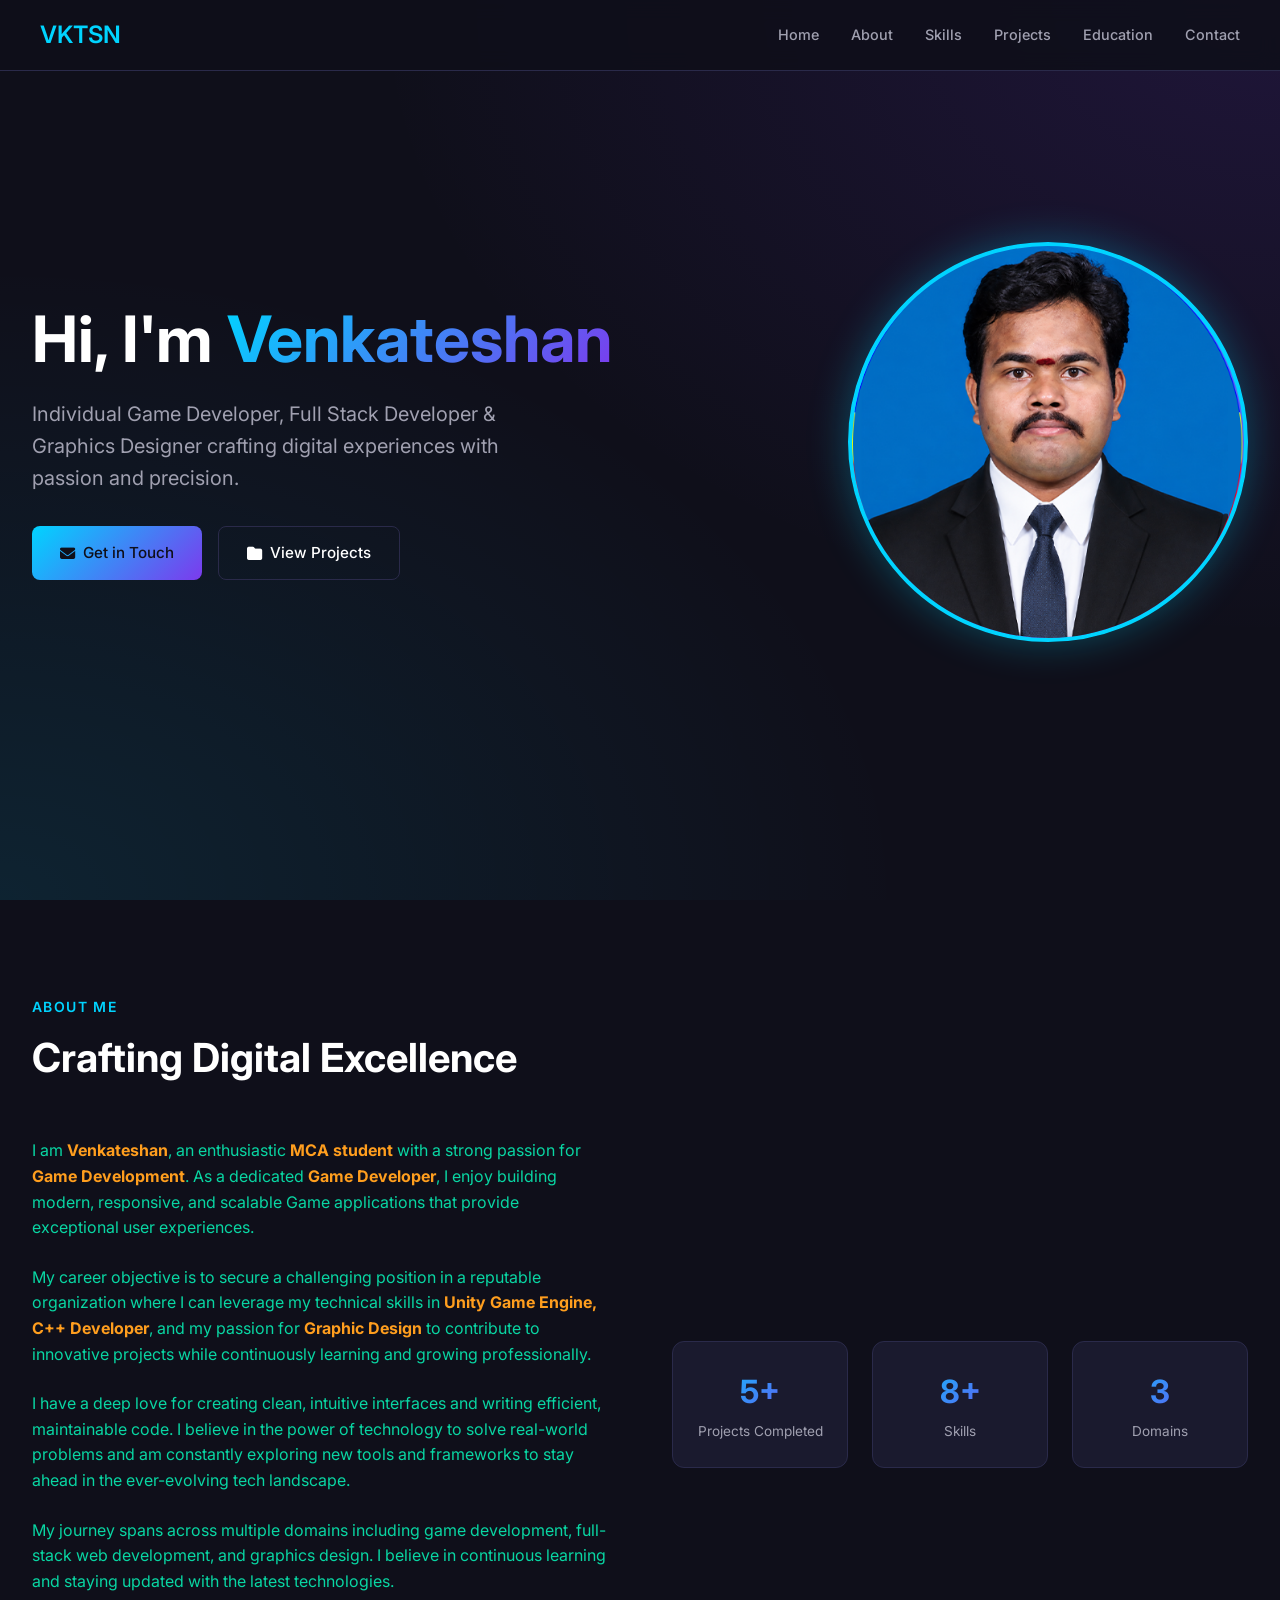
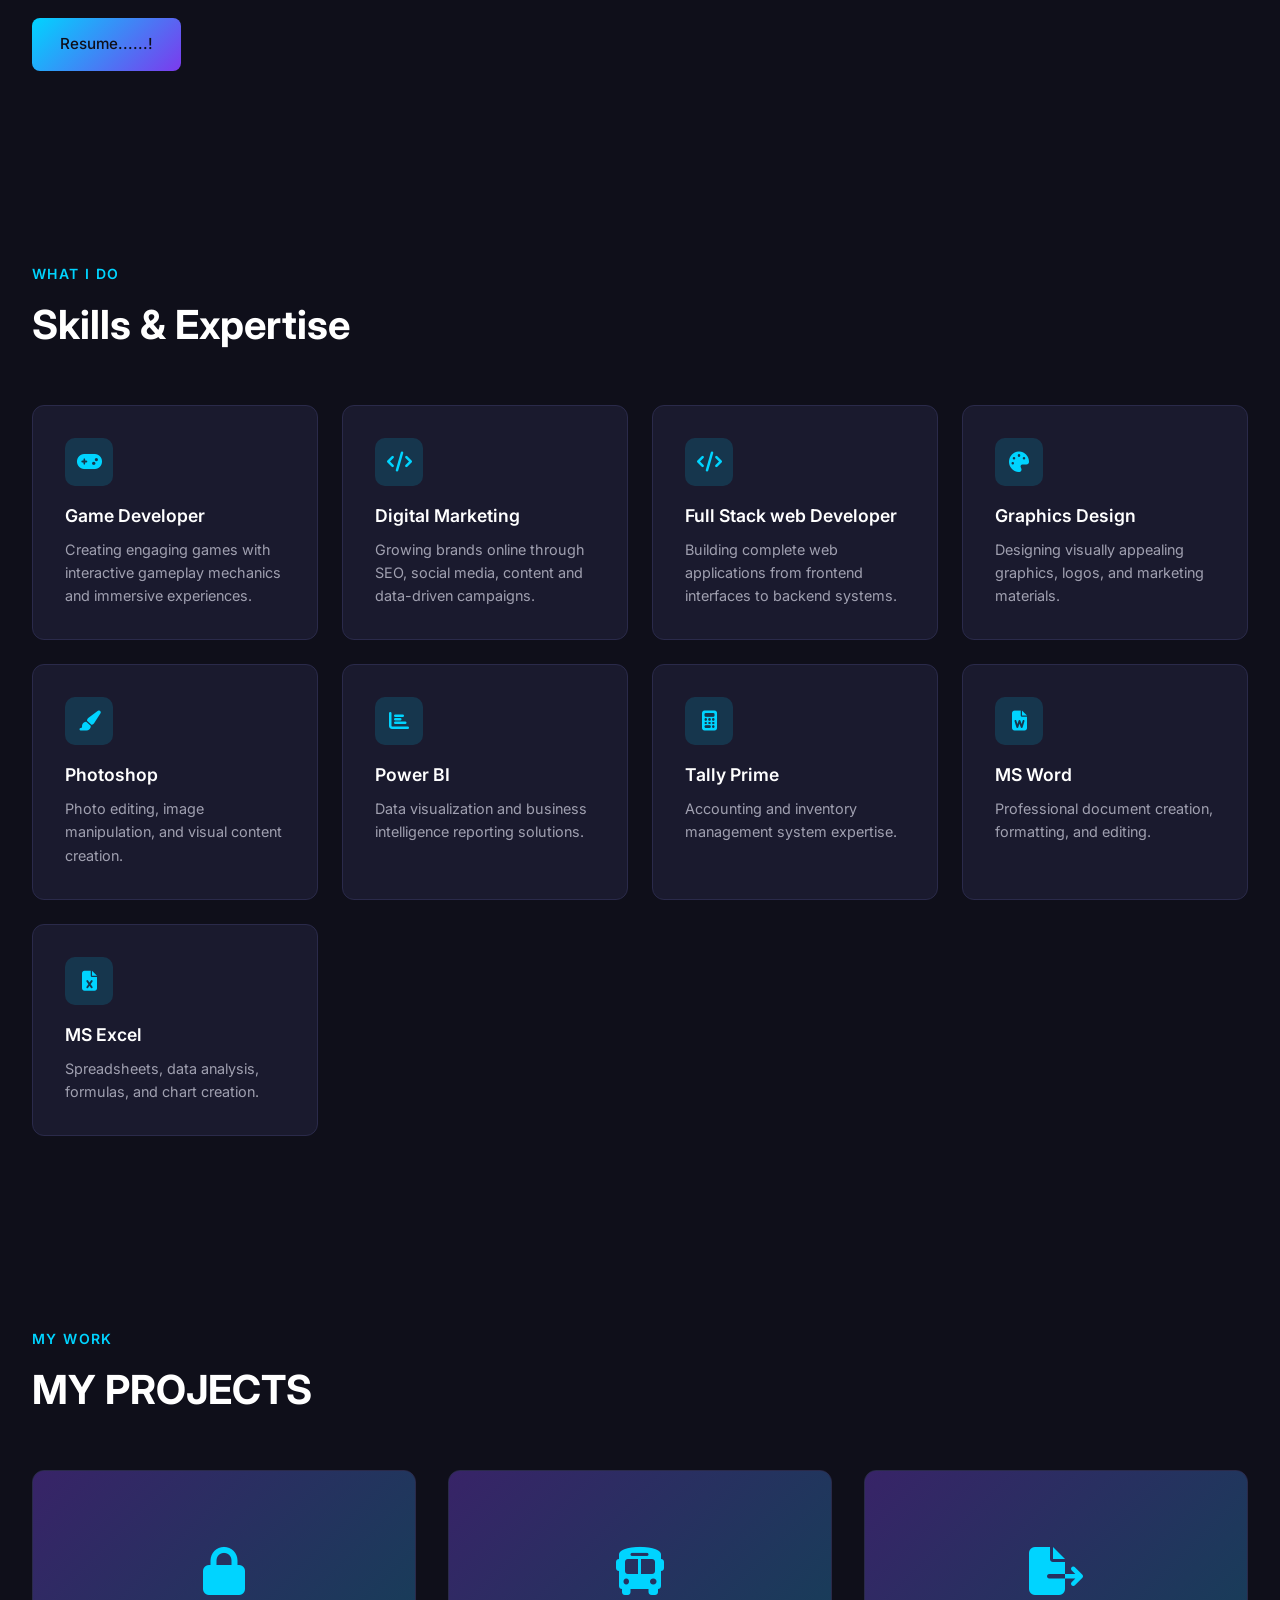
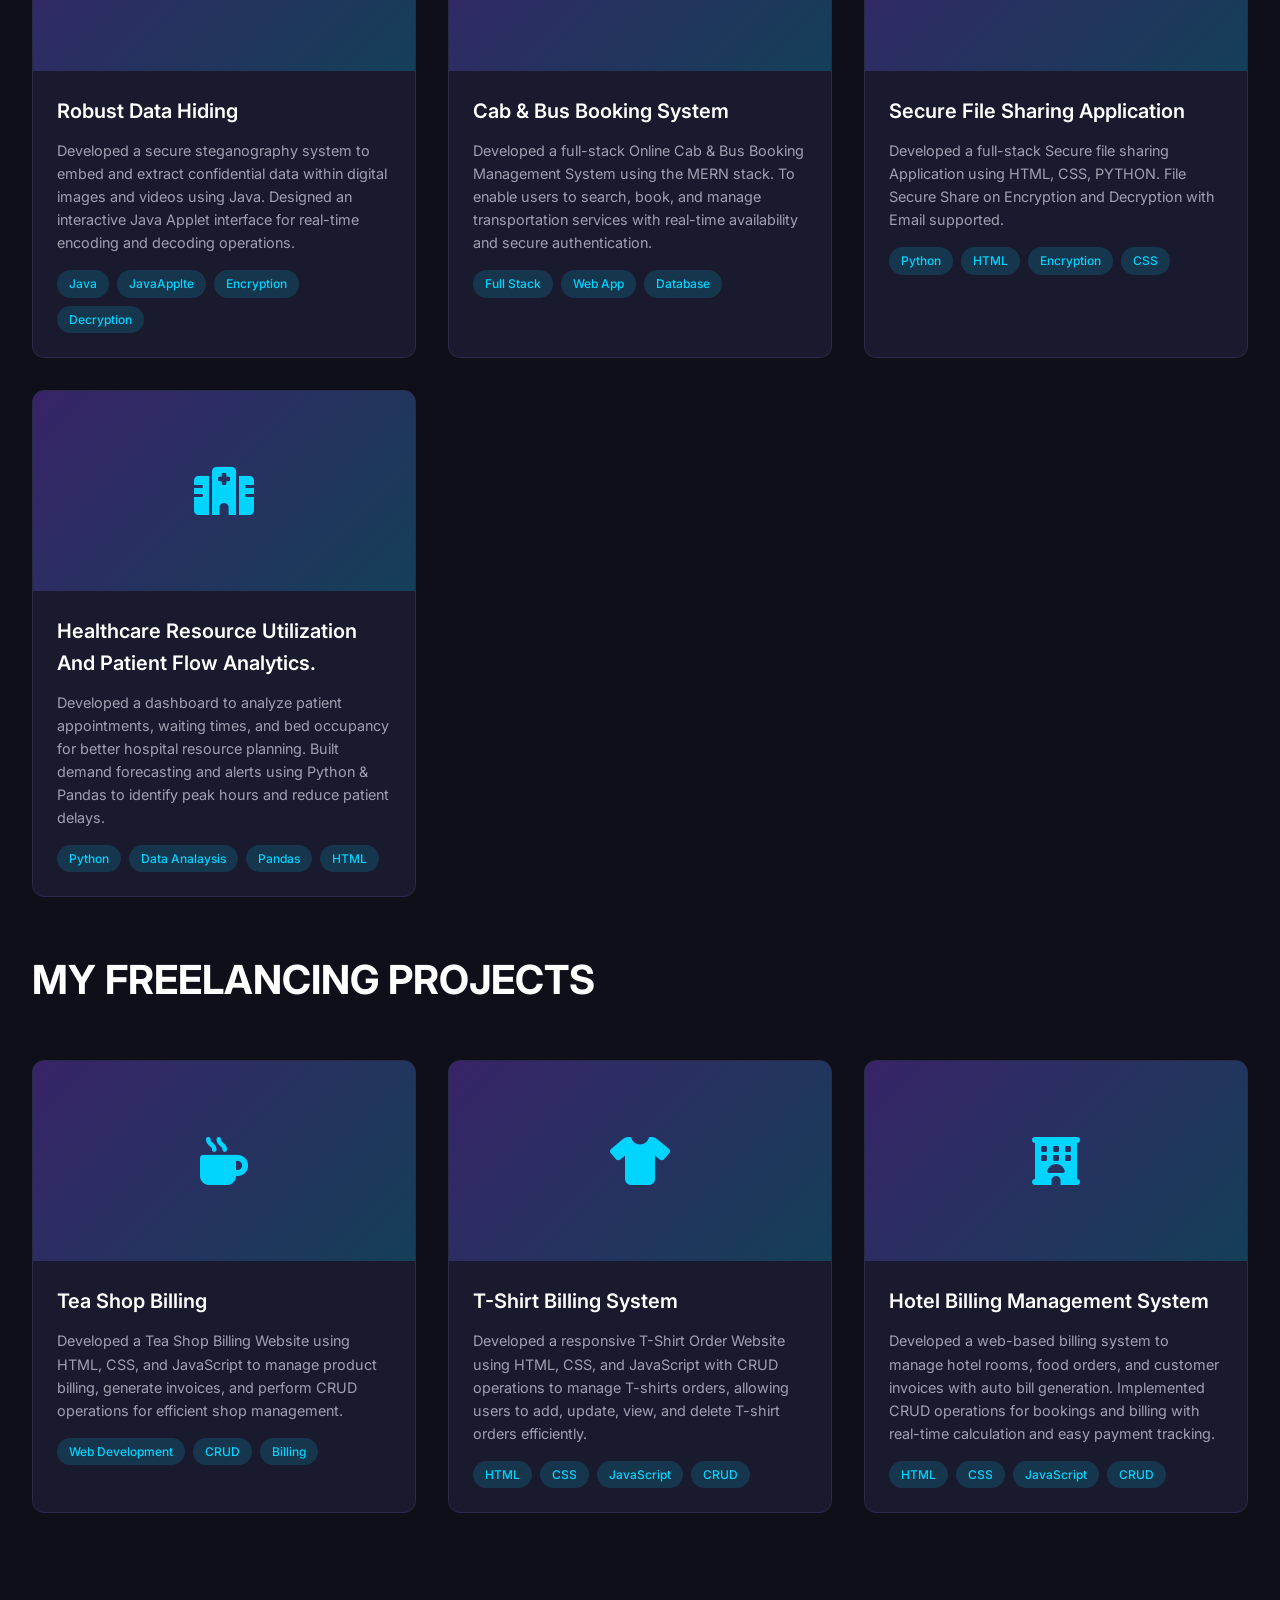
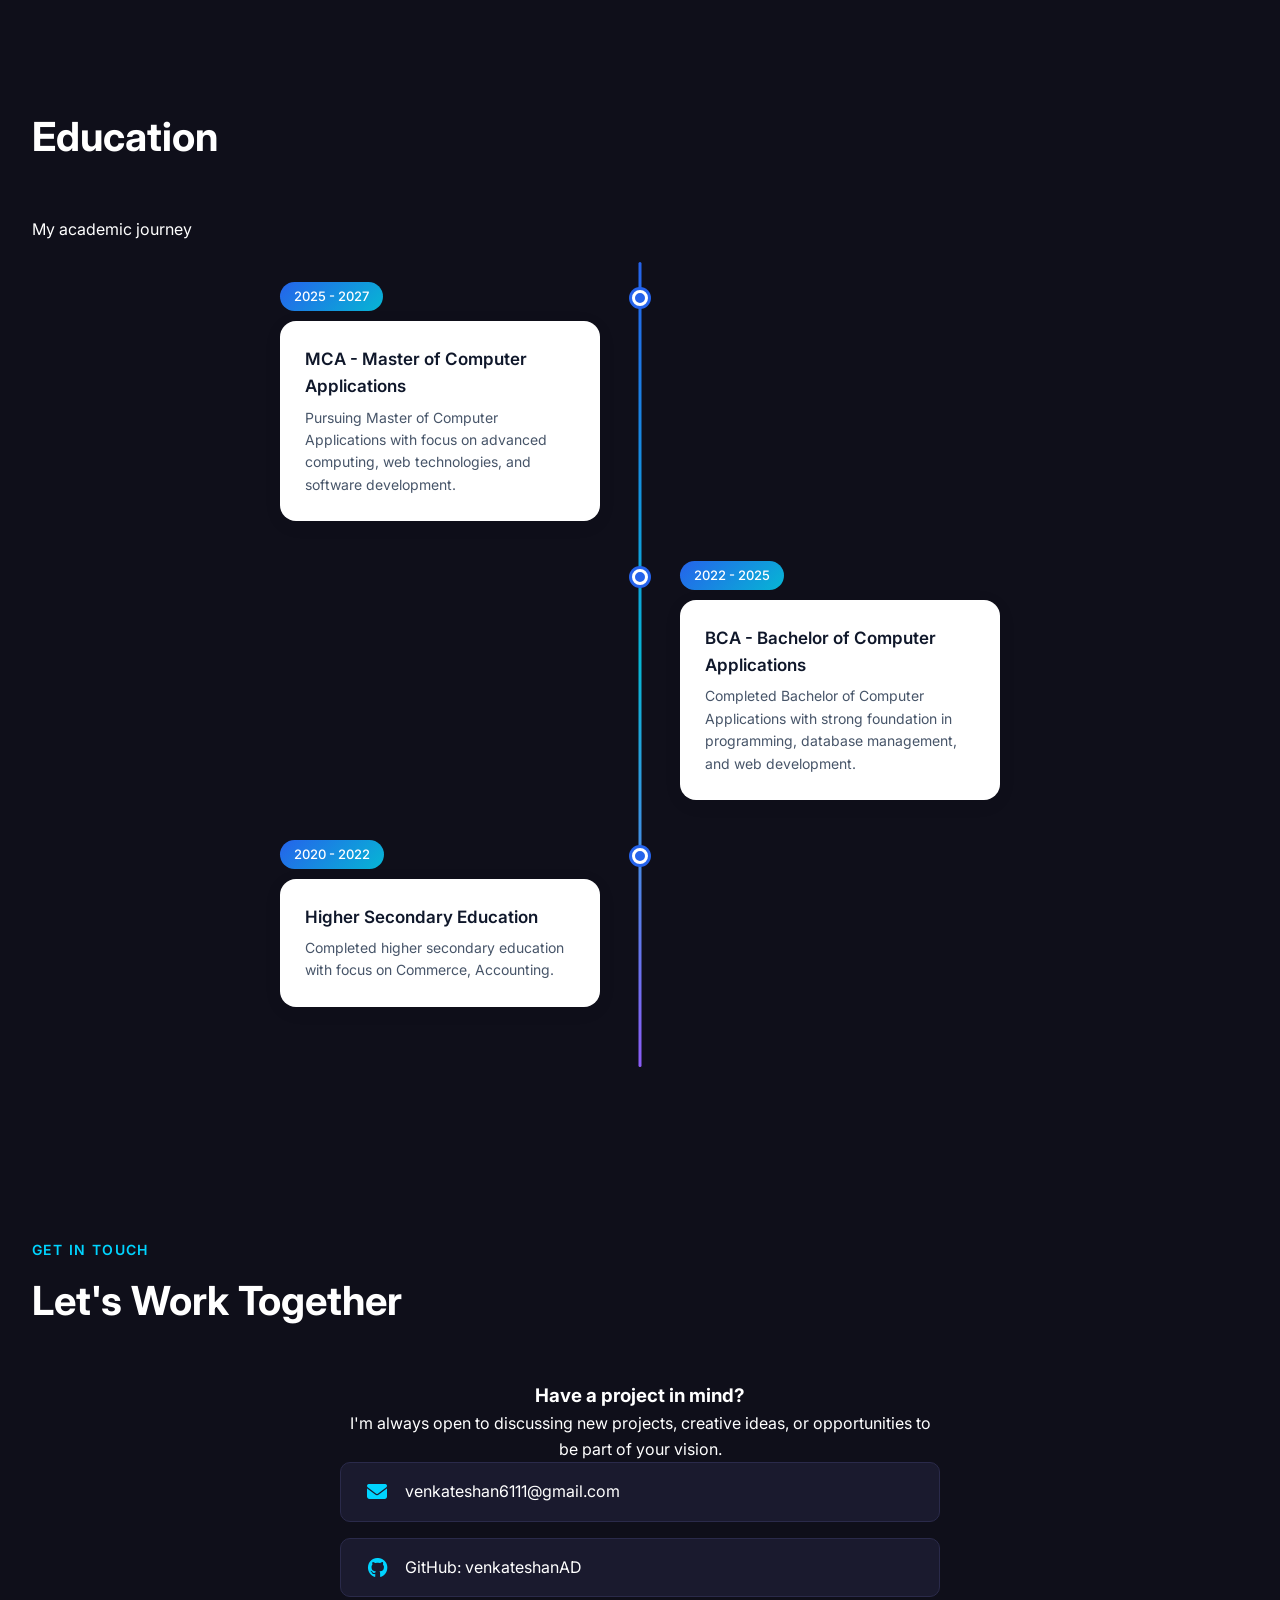
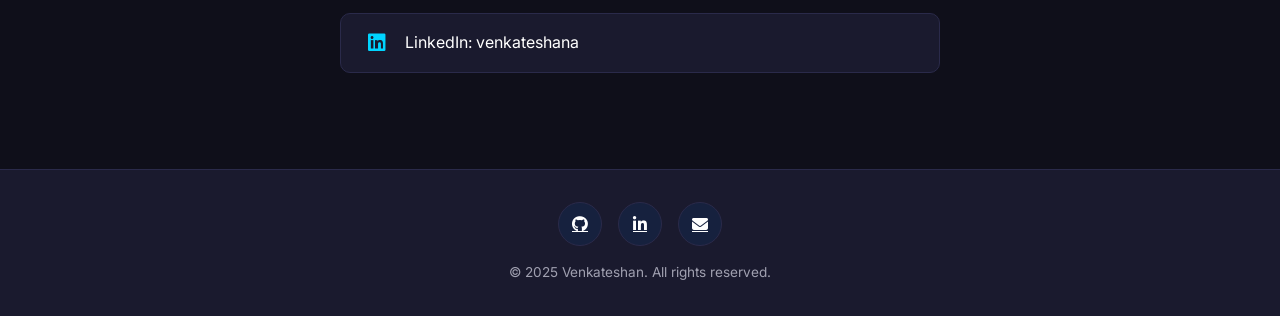
==== index.html @ adb4dc25 "Updated" ====
<!DOCTYPE html>
<html lang="en">

<head>
    <meta charset="UTF-8">
    <meta name="viewport" content="width=device-width, initial-scale=1.0">
    <title>Venkateshan | Portfolio</title>
    <link href="https://fonts.googleapis.com/css2?family=Inter:wght@300;400;500;600;700&display=swap" rel="stylesheet">
    <link rel="stylesheet" href="https://cdnjs.cloudflare.com/ajax/libs/font-awesome/6.4.0/css/all.min.css">
    <link rel="stylesheet" href="styles.css">
</head>

<body>

    <!-- Navigation Bar -->
    <nav>
        <div class="nav-content">
            <a href="#home" class="logo"
                style="font-size: 1.5rem; font-weight: 600; color: var(--accent); text-decoration: none;">VKTSN</a>
            <button class="menu-toggle" aria-label="Toggle menu">
                <i class="fas fa-bars"></i>
            </button>
            <ul class="nav-links">
                <li><a href="#home">Home</a></li>
                <li><a href="#about">About</a></li>
                <li><a href="#skills">Skills</a></li>
                <li><a href="#projects">Projects</a></li>
                <li><a href="#education">Education</a></li>
                <li><a href="#contact">Contact</a></li>
            </ul>
        </div>
    </nav>

    <!-- Hero Section -->
    <section class="hero" id="home">
        <div class="hero-wrapper">
            <div class="hero-content fade-in">
                <h1>Hi, I'm <span>Venkateshan</span></h1>
                <p>Individual Game Developer, Full Stack Developer & Graphics Designer crafting digital experiences with
                    passion and precision.</p>
                <div class="hero-buttons">
                    <a href="#contact" class="btn btn-primary">
                        <i class="fas fa-envelope"></i> Get in Touch
                    </a>
                    <a href="#projects" class="btn btn-secondary">
                        <i class="fas fa-folder"></i> View Projects
                    </a>
                </div>
            </div>
            <div class="hero-image fade-in">
                <img src="ph/vnkt.png" alt="Venkateshan" class="profile-photo">
            </div>
        </div>
    </section>


    <!-- About Me Section -->
    <section id="about">
        <div class="section-label">About Me</div>
        <h2 class="section-title">Crafting Digital Excellence</h2>
        <div class="about-grid">
            <div class="about-text fade-in">
                <p>I am <strong>Venkateshan</strong>, an enthusiastic <strong>MCA student</strong> with a strong passion
                    for
                    <strong>Game Development</strong>. As a dedicated <strong>Game Developer</strong>, I enjoy
                    building modern, responsive, and scalable Game applications that provide exceptional user
                    experiences.
                </p>
                <p>My career objective is to secure a challenging position in a reputable organization where I can
                    leverage my
                    technical skills in <strong>Unity Game Engine, C++ Developer</strong>, and my passion for
                    <strong>Graphic Design</strong> to contribute to innovative projects while continuously learning and
                    growing
                    professionally.
                </p>
                <p>I have a deep love for creating clean, intuitive interfaces and writing efficient, maintainable code.
                    I
                    believe in the power of technology to solve real-world problems and am constantly exploring new
                    tools and
                    frameworks to stay ahead in the ever-evolving tech landscape.</p>
                <p>My journey spans across multiple domains including game development, full-stack web development, and
                    graphics design. I believe in continuous learning and staying updated with the latest technologies.
                </p>

                <a href="ph/Venkateshan_Resume.pdf" download="" class="btn btn-primary"> Resume......!</a>

            </div>
            <div class="about-stats fade-in">
                <div class="stat">
                    <div class="stat-number">5+</div>
                    <div class="stat-label">Projects Completed</div>
                </div>
                <div class="stat">
                    <div class="stat-number">8+</div>
                    <div class="stat-label">Skills</div>
                </div>
                <div class="stat">
                    <div class="stat-number">3</div>
                    <div class="stat-label">Domains</div>
                </div>
            </div>
        </div>
    </section>


    <!-- Skills Section -->
    <section id="skills">
        <div class="section-label">What I Do</div>
        <h2 class="section-title">Skills & Expertise</h2>
        <div class="skills-grid">
            <div class="skill-card fade-in">
                <div class="skill-icon">
                    <i class="fas fa-gamepad"></i>
                </div>
                <h3>Game Developer</h3>
                <p>Creating engaging games with interactive gameplay mechanics and immersive experiences.</p>
            </div>
            <div class="skill-card fade-in">
                <div class="skill-icon">
                    <i class="fas fa-code"></i>
                </div>
                <h3>Digital Marketing</h3>
                <p>Growing brands online through SEO, social media, content and data-driven campaigns.</p>
            </div>

            <div class="skill-card fade-in">
                <div class="skill-icon">
                    <i class="fas fa-code"></i>
                </div>
                <h3>Full Stack web Developer</h3>
                <p>Building complete web applications from frontend interfaces to backend systems.</p>
            </div>
            <div class="skill-card fade-in">
                <div class="skill-icon">
                    <i class="fas fa-palette"></i>
                </div>
                <h3>Graphics Design</h3>
                <p>Designing visually appealing graphics, logos, and marketing materials.</p>
            </div>
            <div class="skill-card fade-in">
                <div class="skill-icon">
                    <i class="fas fa-paint-brush"></i>
                </div>
                <h3>Photoshop</h3>
                <p>Photo editing, image manipulation, and visual content creation.</p>
            </div>
            <div class="skill-card fade-in">
                <div class="skill-icon">
                    <i class="fas fa-chart-bar"></i>
                </div>
                <h3>Power BI</h3>
                <p>Data visualization and business intelligence reporting solutions.</p>
            </div>
            <div class="skill-card fade-in">
                <div class="skill-icon">
                    <i class="fas fa-calculator"></i>
                </div>
                <h3>Tally Prime</h3>
                <p>Accounting and inventory management system expertise.</p>
            </div>
            <div class="skill-card fade-in">
                <div class="skill-icon">
                    <i class="fas fa-file-word"></i>
                </div>
                <h3>MS Word</h3>
                <p>Professional document creation, formatting, and editing.</p>
            </div>
            <div class="skill-card fade-in">
                <div class="skill-icon">
                    <i class="fas fa-file-excel"></i>
                </div>
                <h3>MS Excel</h3>
                <p>Spreadsheets, data analysis, formulas, and chart creation.</p>
            </div>
        </div>
    </section>

    <!-- Projects Section -->
    <section id="projects">
        <div class="section-label">My Work</div>
        <h2 class="section-title">MY PROJECTS</h2>
        <div class="projects-grid">
            <div class="project-card fade-in">
                <div class="project-image">
                    <i class="fas fa-lock"></i>
                </div>
                <div class="project-content">
                    <h3>Robust Data Hiding</h3>
                    <p>Developed a secure steganography system to embed and extract confidential data within digital
                        images and videos using Java.
                        Designed an interactive Java Applet interface for real-time encoding and decoding operations.
                    </p>
                    <div class="project-tags">
                        <span class="project-tag">Java</span>
                        <span class="project-tag">JavaApplte</span>
                        <span class="project-tag">Encryption</span>
                        <span class="project-tag">Decryption</span>
                    </div>
                </div>
            </div>
            <div class="project-card fade-in">
                <div class="project-image">
                    <i class="fas fa-bus"></i>
                </div>
                <div class="project-content">
                    <h3>Cab & Bus Booking System</h3>
                    <p> Developed a full-stack Online Cab & Bus Booking Management System using the MERN stack. 
                        To enable users to search, book, and manage transportation services with real-time availability and secure authentication.</p>
                    <div class="project-tags">
                        <span class="project-tag">Full Stack</span>
                        <span class="project-tag">Web App</span>
                        <span class="project-tag">Database</span>
                    </div>
                </div>
            </div>

            <div class="project-card fade-in">
                <div class="project-image">
                    <i class="fa-solid fa-file-export"></i>
                </div>
                <div class="project-content">
                    <h3> Secure File Sharing Application</h3>
                    <p>Developed a full-stack Secure file sharing Application using HTML, CSS, PYTHON. 
                        File Secure Share on Encryption and Decryption with Email supported.</p>
                    <div class="project-tags">
                        <span class="project-tag">Python</span>
                        <span class="project-tag">HTML</span>
                        <span class="project-tag">Encryption</span>
                        <span class="project-tag">CSS</span>
                    </div>
                </div>
            </div>

            <div class="project-card fade-in">
                <div class="project-image">
                    <i class="fa-solid fa-hospital"></i>
                </div>
                <div class="project-content">
                    <h3>Healthcare Resource Utilization And Patient Flow Analytics.</h3>
                    <p>Developed a dashboard to analyze patient appointments, waiting times, and bed occupancy for
                        better hospital resource planning.
                        Built demand forecasting and alerts using Python & Pandas to identify peak hours and reduce
                        patient delays.
                    </p>
                    <div class="project-tags">
                        <span class="project-tag">Python</span>
                        <span class="project-tag">Data Analaysis </span>
                        <span class="project-tag">Pandas</span>
                        <span class="project-tag">HTML</span>
                    </div>
                </div>
            </div>
        </div>

        <br><br>

        <h2 class="section-title">MY FREELANCING PROJECTS</h2>
        <div class="projects-grid">

            <div class="project-card fade-in">
                <div class="project-image">
                    <i class="fas fa-mug-hot"></i>
                </div>
                <div class="project-content">
                    <h3>Tea Shop Billing</h3>
                    <p>Developed a Tea Shop Billing Website using HTML, CSS, and JavaScript to manage product 
                        billing, generate invoices, and perform CRUD operations for efficient shop management.</p>
                    <div class="project-tags">
                        <span class="project-tag">Web Development</span>
                        <span class="project-tag">CRUD</span>
                        <span class="project-tag">Billing</span>
                    </div>
                </div>
            </div>
            <div class="project-card fade-in">
                <div class="project-image">
                    <i class="fas fa-tshirt"></i>
                </div>
                <div class="project-content">
                    <h3>T-Shirt Billing System</h3>
                    <p>Developed a responsive T-Shirt Order Website using HTML, CSS, and JavaScript with CRUD operations to
                         manage T-shirts orders, allowing users to add, update, view, and delete T-shirt orders efficiently.</p>
                    <div class="project-tags">
                        <span class="project-tag">HTML</span>
                        <span class="project-tag">CSS</span>
                        <span class="project-tag">JavaScript</span>
                        <span class="project-tag">CRUD</span>
                    </div>
                </div>
            </div>

            <div class="project-card fade-in">
                <div class="project-image">
                    <i class="fa-solid fa-hotel"></i>
                </div>
                <div class="project-content">
                    <h3>Hotel Billing Management System </h3>
                    <p>Developed a web-based billing system to manage hotel rooms, food orders, and customer invoices with auto bill generation.
                        Implemented CRUD operations for bookings and billing with real-time calculation and easy payment tracking.</p>
                    <div class="project-tags">
                        <span class="project-tag">HTML</span>
                        <span class="project-tag">CSS</span>
                        <span class="project-tag">JavaScript</span>
                        <span class="project-tag">CRUD</span>
                    </div>
                </div>
            </div>

        </div>
    </section>

    <!-- education Section -->

    <section id="education" class="education section">
        <div class="container">
            <h2 class="section-title">Education</h2>
            <p class="section-subtitle">My academic journey</p>

            <div class="timeline">

                <div class="timeline-item">
                    <div class="timeline-dot"></div>
                    <div class="timeline-date">2025 - 2027</div>
                    <div class="timeline-content">
                        <h3>MCA - Master of Computer Applications</h3>
                        <p>Pursuing Master of Computer Applications with focus on advanced computing, web technologies,
                            and software development.</p>
                    </div>
                </div>

                <div class="timeline-item">
                    <div class="timeline-dot"></div>
                    <div class="timeline-date">2022 - 2025</div>
                    <div class="timeline-content">
                        <h3>BCA - Bachelor of Computer Applications</h3>
                        <p>Completed Bachelor of Computer Applications with strong foundation in programming, database
                            management, and web development.</p>
                    </div>
                </div>

                <div class="timeline-item">
                    <div class="timeline-dot"></div>
                    <div class="timeline-date">2020 - 2022</div>
                    <div class="timeline-content">
                        <h3>Higher Secondary Education</h3>
                        <p>Completed higher secondary education with focus on Commerce, Accounting.</p>
                    </div>
                </div>
            </div>
        </div>
    </section>

    <!-- Contact Section -->
    <section id="contact">
        <div class="section-label">Get in Touch</div>
        <h2 class="section-title">Let's Work Together</h2>
        <div class="contact-wrapper">
            <div class="contact-info fade-in">
                <h3>Have a project in mind?</h3>
                <p>I'm always open to discussing new projects, creative ideas, or opportunities to be part of your
                    vision.</p>
                <div class="contact-links">
                    <a href="mailto:venkateshan6111@gmail.com" class="contact-link">
                        <i class="fas fa-envelope"></i>
                        <span>venkateshan6111@gmail.com</span>
                    </a>
                    <a href="https://github.com/venkateshanAD" class="contact-link" target="_blank">
                        <i class="fab fa-github"></i>
                        <span>GitHub: venkateshanAD</span>
                    </a>
                    <a href="https://www.linkedin.com/in/venkateshan-a-885405349/" class="contact-link" target="_blank">
                        <i class="fab fa-linkedin"></i>
                        <span>LinkedIn: venkateshana</span>
                    </a>
                </div>
            </div>
        </div>
    </section>


    <!-- Footer Section -->
    <footer>
        <div class="social-links">
            <a href="https://github.com/venkateshanAD" target="_blank" aria-label="GitHub">
                <i class="fab fa-github"></i>
            </a>
            <a href="https://www.linkedin.com/in/venkateshan-a-885405349/" target="_blank" aria-label="LinkedIn">
                <i class="fab fa-linkedin-in"></i>
            </a>
            <a href="mailto:venkateshan6111@gmail.com" aria-label="Email">
                <i class="fas fa-envelope"></i>
            </a>
        </div>
        <p class="copyright">&copy; 2025 Venkateshan. All rights reserved.</p>
    </footer>

    <script src="script.js"></script>
</body>

</html>
---- styles.css ----
* {
    margin: 0;
    padding: 0;
    box-sizing: border-box;
}

:root {
    --bg-primary: #0f0f1a;
    --bg-secondary: #1a1a2e;
    --bg-tertiary: #16213e;
    --text-primary: #ffffff;
    --text-secondary: #a0a0b0;
    --accent: #00d4ff;
    --accent-secondary: #7c3aed;
    --accent-light: rgba(0, 212, 255, 0.15);
    --border: #2a2a4a;
}

html {
    scroll-behavior: smooth;
}

body {
    font-family: 'Inter', sans-serif;
    background: var(--bg-primary);
    color: var(--text-primary);
    line-height: 1.6;
}

nav {
    position: fixed;
    top: 0;
    left: 0;
    right: 0;
    background: rgba(15, 15, 26, 0.9);
    backdrop-filter: blur(10px);
    z-index: 1000;
    padding: 1rem 2rem;
    border-bottom: 1px solid var(--border);
}

.nav-content {
    max-width: 1200px;
    margin: 0 auto;
    display: flex;
    justify-content: space-between;
    align-items: center;
}

.logo {
    font-size: 1.25rem;
    font-weight: 600;
    color: var(--text-primary);
    text-decoration: none;
}

.logo span {
    color: var(--accent);
}

.nav-links {
    display: flex;
    gap: 2rem;
    list-style: none;
}

.nav-links a {
    color: var(--text-secondary);
    text-decoration: none;
    font-size: 0.9rem;
    font-weight: 500;
    transition: color 0.3s;
}

.nav-links a:hover {
    color: var(--accent);
}

.menu-toggle {
    display: none;
    background: none;
    border: none;
    font-size: 1.5rem;
    cursor: pointer;
    color: var(--text-primary);
}

section {
    padding: 6rem 2rem;
    max-width: 1350px;
    margin: 0 auto;
}

.hero {
    min-height: 100vh;
    display: flex;
    align-items: center;
    padding-top: 80px;
    background: radial-gradient(ellipse at top right, rgba(124, 58, 237, 0.15) 0%, transparent 50%),
        radial-gradient(ellipse at bottom left, rgba(0, 212, 255, 0.1) 0%, transparent 50%);
}

.hero-wrapper {
    display: flex;
    align-items: center;
    justify-content: space-between;
    gap: 4rem;
    width: 100%;
}

.hero-content {
    flex: 1;
    max-width: 600px;
}

.hero-image {
    flex-shrink: 0;
}

.profile-photo {
    width: 400px;
    height: 400px;
    border-radius: 50%;
    object-fit: cover;
    border: 4px solid var(--accent);
    box-shadow: 0 0 40px rgba(0, 212, 255, 0.3);
    background: linear-gradient(135deg, var(--accent) 0%, var(--accent-secondary) 100%);
    display: flex;
    align-items: center;
    justify-content: center;
    font-size: 8rem;
}

.hero h1 {
    font-size: clamp(2.5rem, 6vw, 4rem);
    font-weight: 700;
    line-height: 1.1;
    margin-bottom: 1.5rem;
}

.hero h1 span {
    background: linear-gradient(135deg, var(--accent) 0%, var(--accent-secondary) 100%);
    -webkit-background-clip: text;
    -webkit-text-fill-color: transparent;
    background-clip: text;
}

.hero p {
    font-size: 1.25rem;
    color: var(--text-secondary);
    margin-bottom: 2rem;
    max-width: 500px;
}

.hero-buttons {
    display: flex;
    gap: 1rem;
    flex-wrap: wrap;
}

.btn {
    display: inline-flex;
    align-items: center;
    gap: 0.5rem;
    padding: 0.875rem 1.75rem;
    border-radius: 8px;
    font-weight: 500;
    text-decoration: none;
    transition: all 0.3s;
    font-size: 0.95rem;
}

.btn-primary {
    background: linear-gradient(135deg, var(--accent) 0%, var(--accent-secondary) 100%);
    color: #0f0f1a;
}

.btn-primary:hover {
    transform: translateY(-2px);
    box-shadow: 0 8px 25px rgba(0, 212, 255, 0.3);
}

.btn-secondary {
    background: transparent;
    color: var(--text-primary);
    border: 1px solid var(--border);
}

.btn-secondary:hover {
    border-color: var(--accent);
    background: var(--accent-light);
}

.section-label {
    font-size: 0.875rem;
    font-weight: 600;
    text-transform: uppercase;
    letter-spacing: 0.1em;
    color: var(--accent);
    margin-bottom: 0.5rem;
}

.section-title {
    font-size: 2.5rem;
    font-weight: 700;
    margin-bottom: 3rem;
}

.about-grid {
    display: grid;
    grid-template-columns: 1fr 1fr;
    gap: 4rem;
    align-items: center;
}

.about-text p {
    color: #09d6a3;
    margin-bottom: 1.5rem;
}

.about-text strong {
  color: #ff9e1e;
}

.about-stats {
    display: grid;
    grid-template-columns: repeat(3, 1fr);
    gap: 1.5rem;
}

.stat {
    text-align: center;
    padding: 1.5rem;
    background: var(--bg-secondary);
    border-radius: 12px;
    border: 1px solid var(--border);
    transition: all 0.3s;
}

.stat:hover {
    border-color: var(--accent);
    transform: translateY(-4px);
}

.stat-number {
    font-size: 2rem;
    font-weight: 700;
    background: linear-gradient(135deg, var(--accent) 0%, var(--accent-secondary) 100%);
    -webkit-background-clip: text;
    -webkit-text-fill-color: transparent;
    background-clip: text;
}

.stat-label {
    font-size: 0.85rem;
    color: var(--text-secondary);
    margin-top: 0.25rem;
}

.skills-grid {
    display: grid;
    grid-template-columns: repeat(auto-fill, minmax(280px, 1fr));
    gap: 1.5rem;
}

.skill-card {
    background: var(--bg-secondary);
    padding: 2rem;
    border-radius: 12px;
    border: 1px solid var(--border);
    transition: all 0.3s;
}

.skill-card:hover {
    border-color: var(--accent);
    transform: translateY(-4px);
    box-shadow: 0 12px 24px rgba(0, 0, 0, 0.3);
}

.skill-icon {
    width: 48px;
    height: 48px;
    background: var(--accent-light);
    border-radius: 10px;
    display: flex;
    align-items: center;
    justify-content: center;
    margin-bottom: 1rem;
    color: var(--accent);
    font-size: 1.25rem;
}

.skill-card h3 {
    font-size: 1.1rem;
    font-weight: 600;
    margin-bottom: 0.5rem;
}

.skill-card p {
    font-size: 0.9rem;
    color: var(--text-secondary);
}

.projects-grid {
    display: grid;
    grid-template-columns: repeat(auto-fill, minmax(350px, 1fr));
    gap: 2rem;
}

.project-card {
    background: var(--bg-secondary);
    border-radius: 12px;
    border: 1px solid var(--border);
    overflow: hidden;
    transition: all 0.3s;
}

.project-card:hover {
    transform: translateY(-4px);
    box-shadow: 0 12px 24px rgba(0, 0, 0, 0.3);
    border-color: var(--accent);
}

.project-image {
    height: 200px;
    background: linear-gradient(135deg, rgba(124, 58, 237, 0.3) 0%, rgba(0, 212, 255, 0.2) 100%);
    display: flex;
    align-items: center;
    justify-content: center;
}

.project-image i {
    font-size: 3rem;
    color: var(--accent);
}

.project-content {
    padding: 1.5rem;
}

.project-content h3 {
    font-size: 1.25rem;
    font-weight: 600;
    margin-bottom: 0.75rem;
}

.project-content p {
    color: var(--text-secondary);
    font-size: 0.9rem;
    margin-bottom: 1rem;
}

.project-tags {
    display: flex;
    gap: 0.5rem;
    flex-wrap: wrap;
}

.project-tag {
    font-size: 0.75rem;
    padding: 0.25rem 0.75rem;
    background: var(--accent-light);
    color: var(--accent);
    border-radius: 20px;
    font-weight: 500;
}

.contact-wrapper {
    display: flex;
    justify-content: center;
}

.contact-info {
    max-width: 600px;
    text-align: center;
}

.contact-links {
    display: flex;
    flex-direction: column;
    gap: 1rem;
}

.contact-link {
    display: flex;
    align-items: center;
    gap: 1rem;
    padding: 1rem 1.5rem;
    background: var(--bg-secondary);
    border: 1px solid var(--border);
    border-radius: 10px;
    text-decoration: none;
    color: var(--text-primary);
    transition: all 0.3s;
}

.contact-link:hover {
    border-color: var(--accent);
    background: var(--accent-light);
}

.contact-link i {
    font-size: 1.25rem;
    color: var(--accent);
    width: 24px;
}

.contact-form {
    background: var(--bg-secondary);
    padding: 2rem;
    border-radius: 12px;
    border: 1px solid var(--border);
}

.form-group {
    margin-bottom: 1.5rem;
}

.form-group label {
    display: block;
    font-size: 0.9rem;
    font-weight: 500;
    margin-bottom: 0.5rem;
}

.form-group input,
.form-group textarea {
    width: 100%;
    padding: 0.875rem 1rem;
    border: 1px solid var(--border);
    border-radius: 8px;
    font-family: inherit;
    font-size: 0.95rem;
    background: var(--bg-tertiary);
    color: var(--text-primary);
    transition: border-color 0.3s;
}

.form-group input:focus,
.form-group textarea:focus {
    outline: none;
    border-color: var(--accent);
}

.form-group input::placeholder,
.form-group textarea::placeholder {
    color: var(--text-secondary);
}

.form-group textarea {
    resize: vertical;
    min-height: 120px;
}

.timeline {
  position: relative;
  max-width: 800px;
  margin: 0 auto;
  padding: 20px 0;
}

.timeline::before {
  content: '';
  position: absolute;
  left: 50%;
  transform: translateX(-50%);
  width: 3px;
  height: 100%;
  background: linear-gradient(180deg, #2563EB, #06B6D4, #8B5CF6);
  border-radius: 3px;
}

.timeline-item {
  position: relative;
  width: 50%;
  padding: 20px 40px;
  opacity: 0;
  transform: translateX(-30px);
  transition: all 0.6s;
}

.timeline-item.show {
  opacity: 1;
  transform: translateX(0);
}

.timeline-item:nth-child(odd) {
  left: 0;
}

.timeline-item:nth-child(even) {
  left: 50%;
  transform: translateX(30px);
}

.timeline-item:nth-child(even).show {
  transform: translateX(0);
}

.timeline-dot {
  position: absolute;
  top: 28px;
  width: 16px;
  height: 16px;
  background: #2563EB;
  border: 3px solid #fff;
  border-radius: 50%;
  box-shadow: 0 0 0 3px #2563EB;
  z-index: 1;
}

.timeline-item:nth-child(odd) .timeline-dot {
  right: -8px;
}

.timeline-item:nth-child(even) .timeline-dot {
  left: -8px;
}

.timeline-date {
  display: inline-block;
  padding: 4px 14px;
  background: linear-gradient(135deg, #2563EB, #06B6D4);
  color: #fff;
  border-radius: 20px;
  font-size: 13px;
  font-weight: 500;
  margin-bottom: 10px;
}

.timeline-content {
  background: #fff;
  padding: 25px;
  border-radius: 16px;
  box-shadow: 0 4px 20px rgba(0,0,0,0.05);
  transition: all 0.3s;
}

.timeline-content:hover {
  transform: translateY(-3px);
  box-shadow: 0 8px 30px rgba(0,0,0,0.1);
}

.timeline-content h3 {
  font-size: 17px;
  font-weight: 600;
  margin-bottom: 6px;
  color: #0F172A;
}

.timeline-content p {
  font-size: 14px;
  color: #475569;
  line-height: 1.6;
}


footer {
    background: var(--bg-secondary);
    border-top: 1px solid var(--border);
    padding: 2rem;
    text-align: center;
}

.social-links {
    display: flex;
    justify-content: center;
    gap: 1rem;
    margin-bottom: 1rem;
}

.social-links a {
    width: 44px;
    height: 44px;
    display: flex;
    align-items: center;
    justify-content: center;
    background: var(--bg-tertiary);
    border: 1px solid var(--border);
    border-radius: 50%;
    color: var(--text-primary);
    transition: all 0.3s;
}

.social-links a:hover {
    background: var(--accent);
    border-color: var(--accent);
    color: var(--bg-primary);
    transform: translateY(-4px);
}

.copyright {
    font-size: 0.85rem;
    color: var(--text-secondary);
}

@media (max-width: 768px) {
    .nav-links {
        display: none;
        position: absolute;
        top: 100%;
        left: 0;
        right: 0;
        background: var(--bg-primary);
        flex-direction: column;
        padding: 1rem;
        gap: 1rem;
        border-bottom: 1px solid var(--border);
    }

    .nav-links.active {
        display: flex;
    }

    .menu-toggle {
        display: block;
    }

    .about-grid {
        grid-template-columns: 1fr;
        gap: 2rem;
    }

    .about-stats {
        grid-template-columns: repeat(3, 1fr);
        gap: 0.75rem;
    }

    .stat {
        padding: 1rem 0.5rem;
    }

    .stat-number {
        font-size: 1.5rem;
    }

    .timeline::before {
        left: 20px;
    }

    .timeline-item,
    .timeline-item:nth-child(odd),
    .timeline-item:nth-child(even) {
        width: 100%;
        left: 0;
        padding: 20px 20px 20px 50px;
        transform: translateX(0);
    }

    .timeline-item:nth-child(odd) .timeline-dot,
    .timeline-item:nth-child(even) .timeline-dot {
        right: auto;
        left: 12px;
    }

    .section-title {
        font-size: 2rem;
    }

    .skills-grid {
        grid-template-columns: repeat(auto-fill, minmax(260px, 1fr));
    }

    .projects-grid {
        grid-template-columns: 1fr;
    }

    section {
        padding: 4rem 1.5rem;
    }

    .hero-wrapper {
        flex-direction: column-reverse;
        text-align: center;
        gap: 2rem;
    }

    .hero-content {
        max-width: 100%;
    }

    .hero p {
        margin-left: auto;
        margin-right: auto;
    }

    .hero-buttons {
        justify-content: center;
    }

    .profile-photo {
        width: 200px;
        height: 200px;
    }
}

@media (max-width: 480px) {
    nav {
        padding: 0.75rem 1rem;
    }

    section {
        padding: 3rem 1.25rem;
    }

    .hero {
        padding-top: 60px;
    }

    .hero h1 {
        font-size: 2rem;
    }

    .hero p {
        font-size: 1rem;
    }

    .btn {
        padding: 0.75rem 1.25rem;
        font-size: 0.875rem;
    }

    .section-title {
        font-size: 1.6rem;
    }

    .profile-photo {
        width: 160px;
        height: 160px;
    }

    .about-stats {
        gap: 0.5rem;
    }

    .stat {
        padding: 0.75rem 0.25rem;
    }

    .stat-number {
        font-size: 1.25rem;
    }

    .timeline-content {
        padding: 18px;
    }

    .project-image {
        height: 160px;
    }
}

.fade-in {
    opacity: 0;
    transform: translateY(20px);
    transition: opacity 0.6s ease, transform 0.6s ease;
}

.fade-in.visible {
    opacity: 1;
    transform: translateY(0);
}
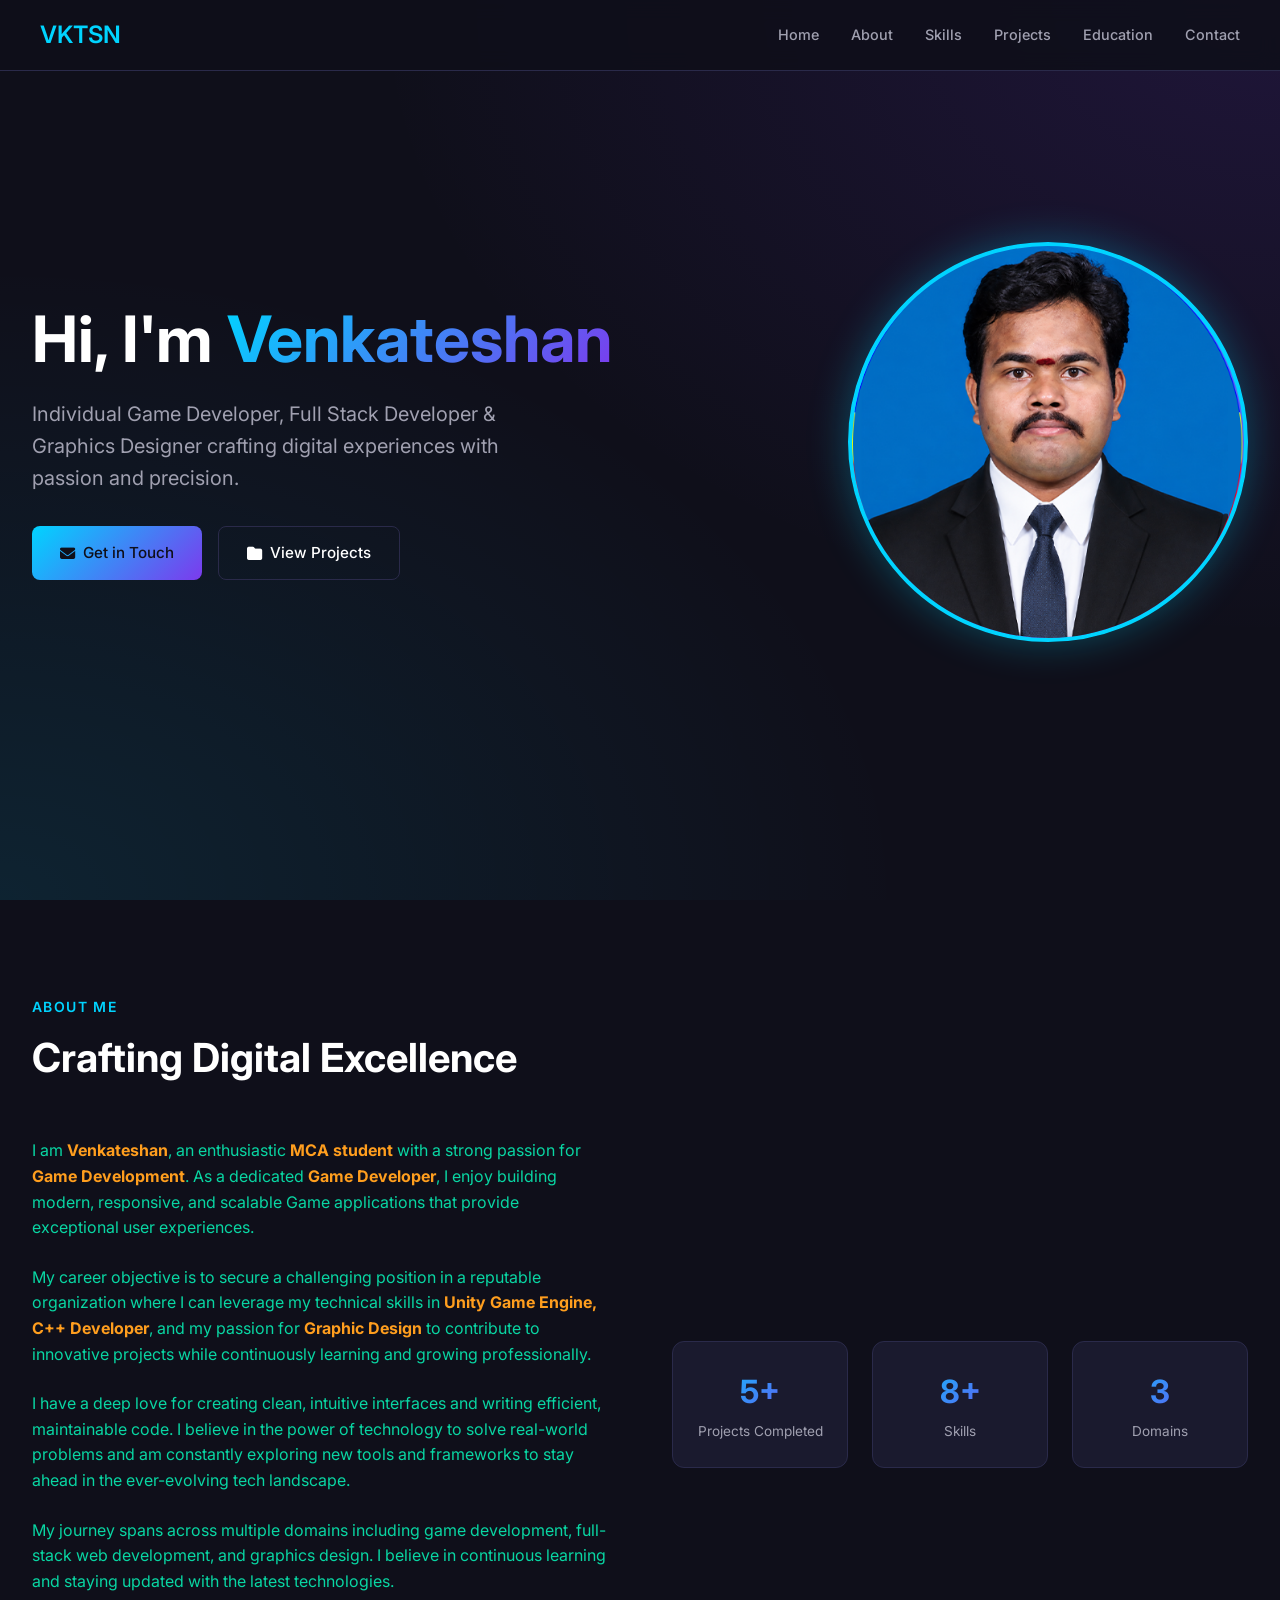
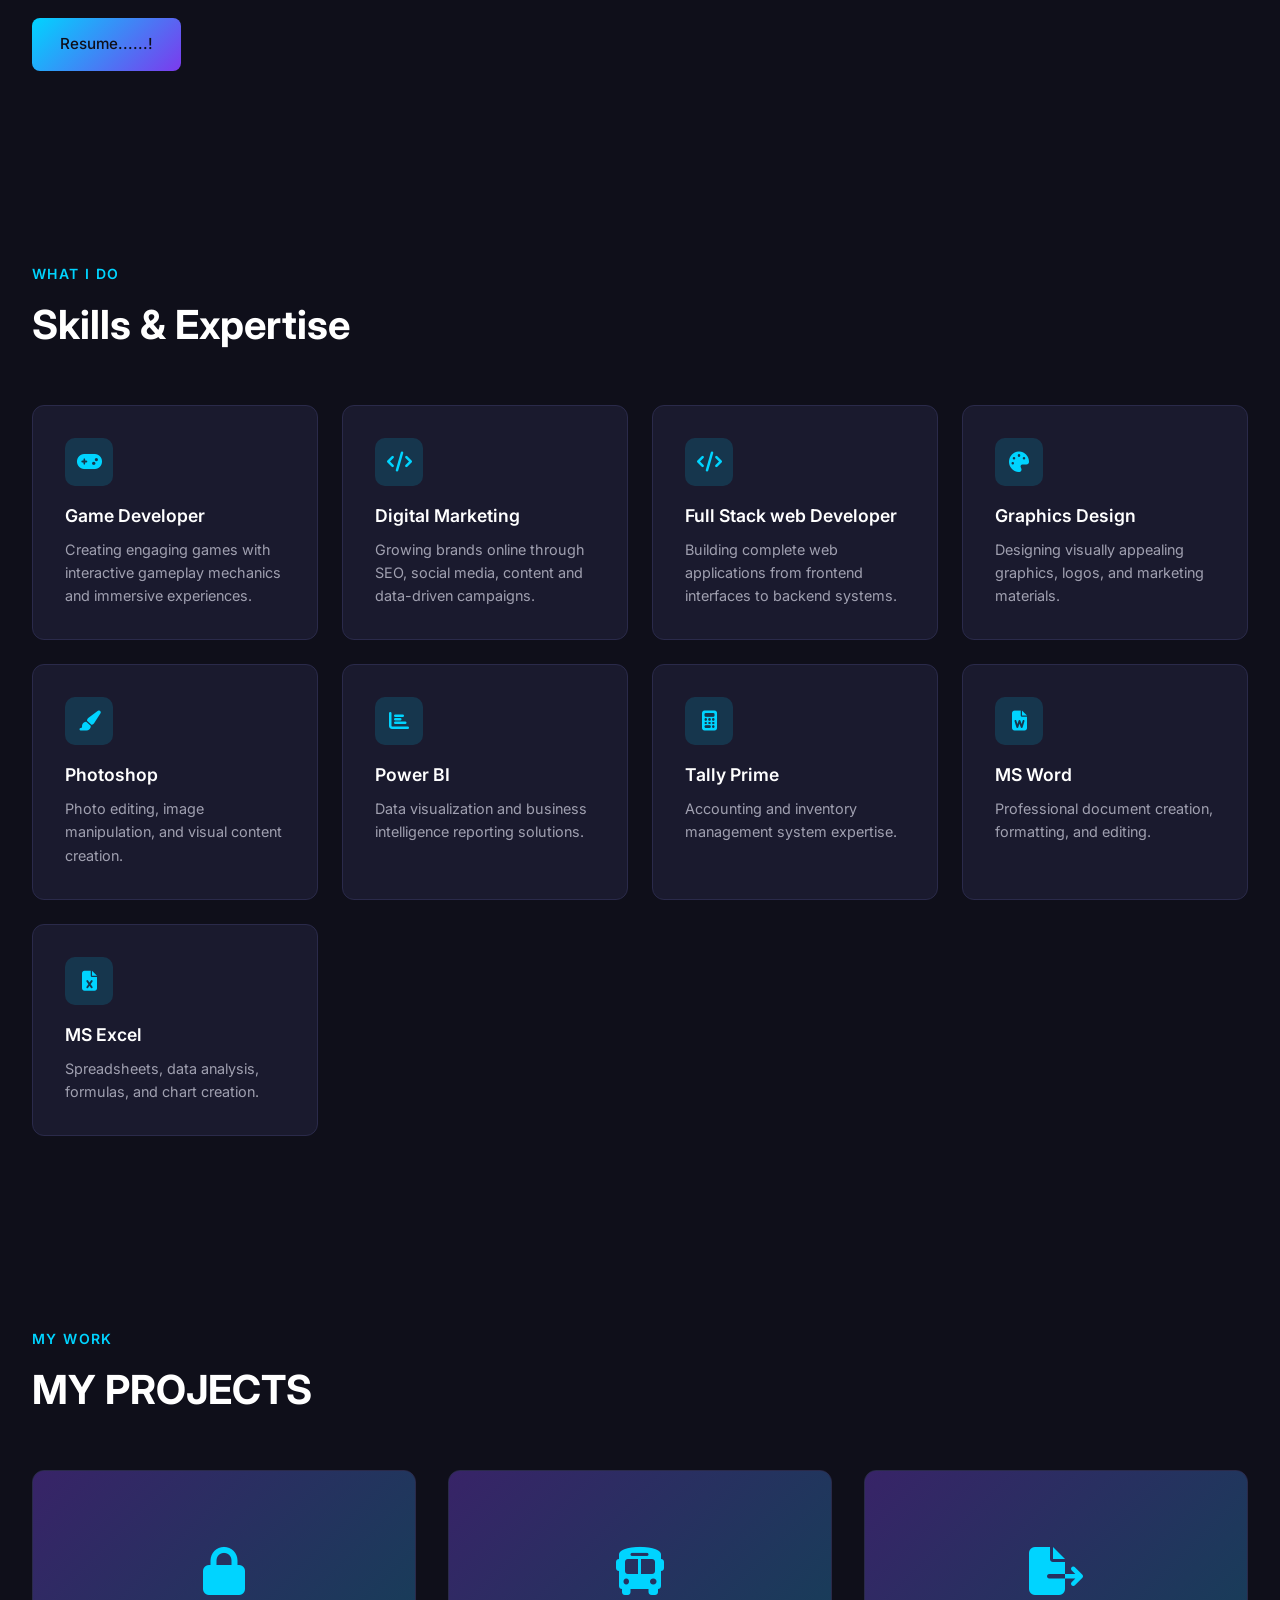
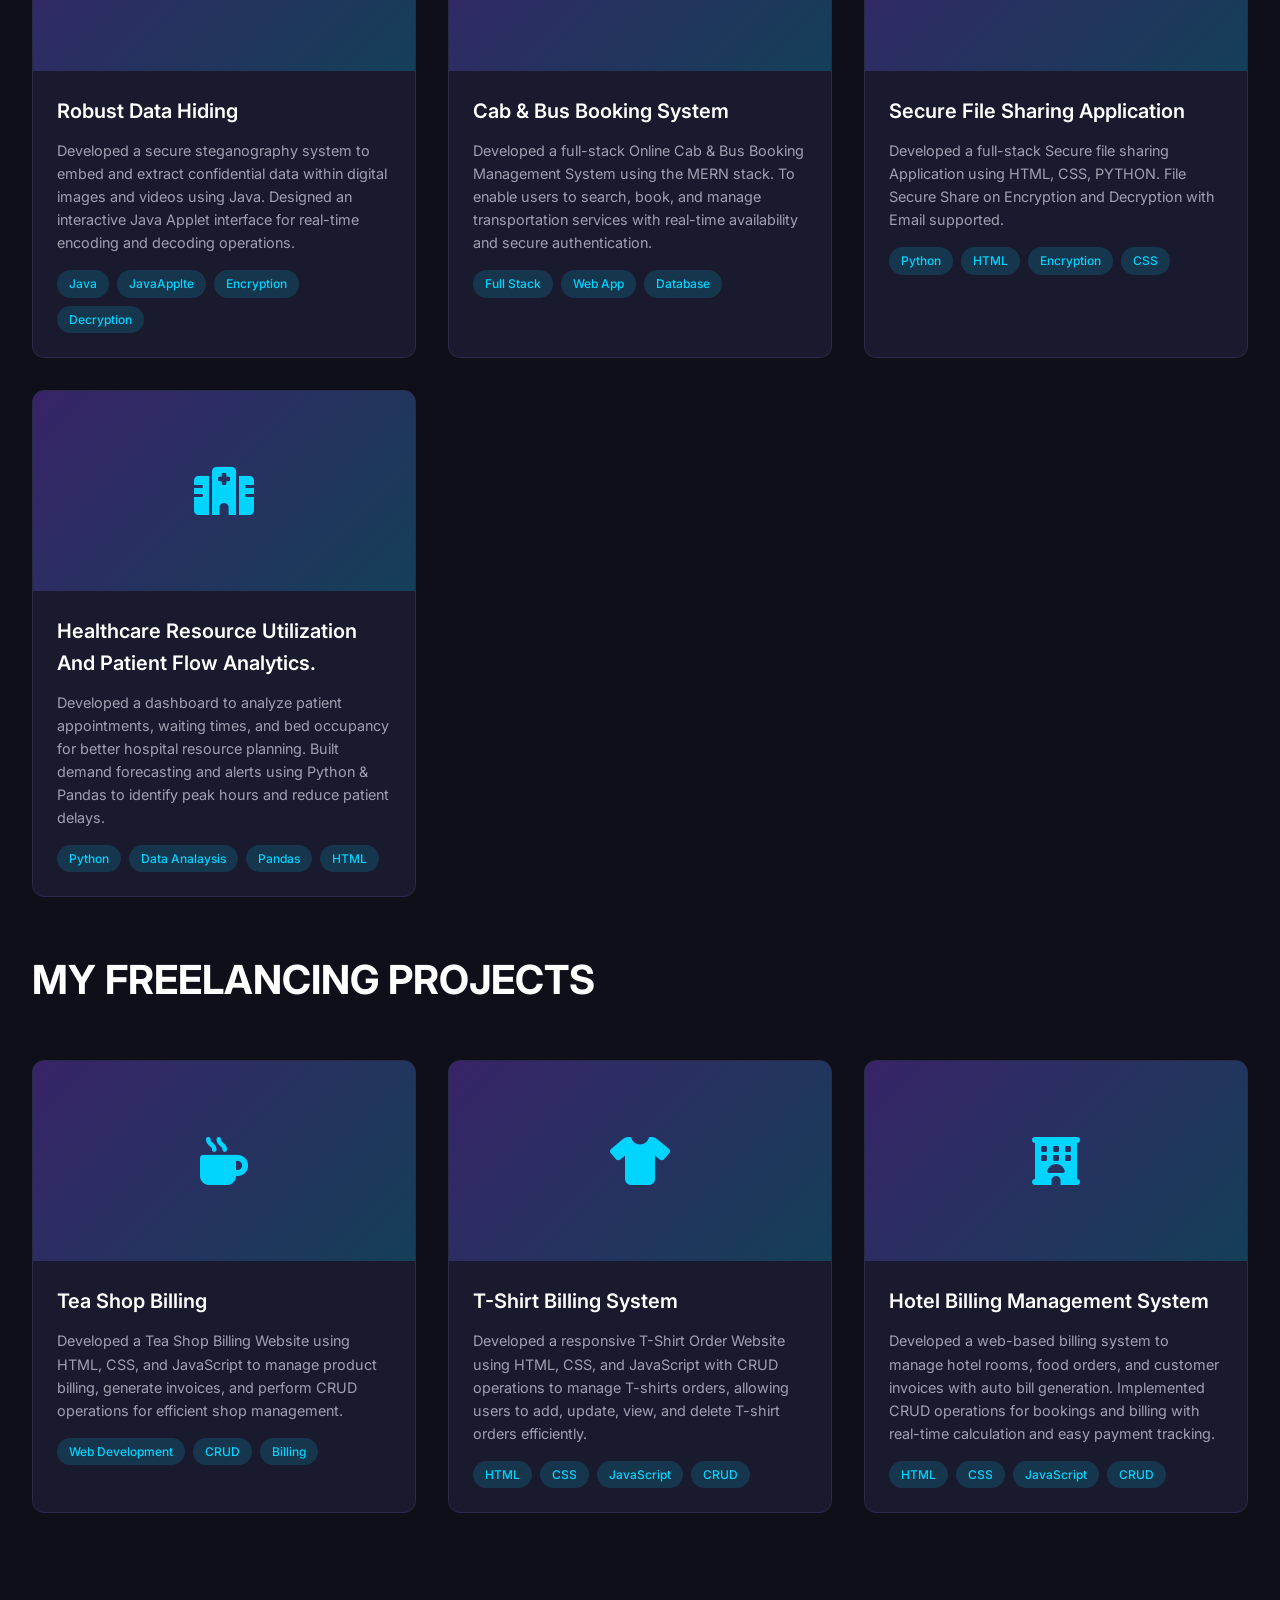
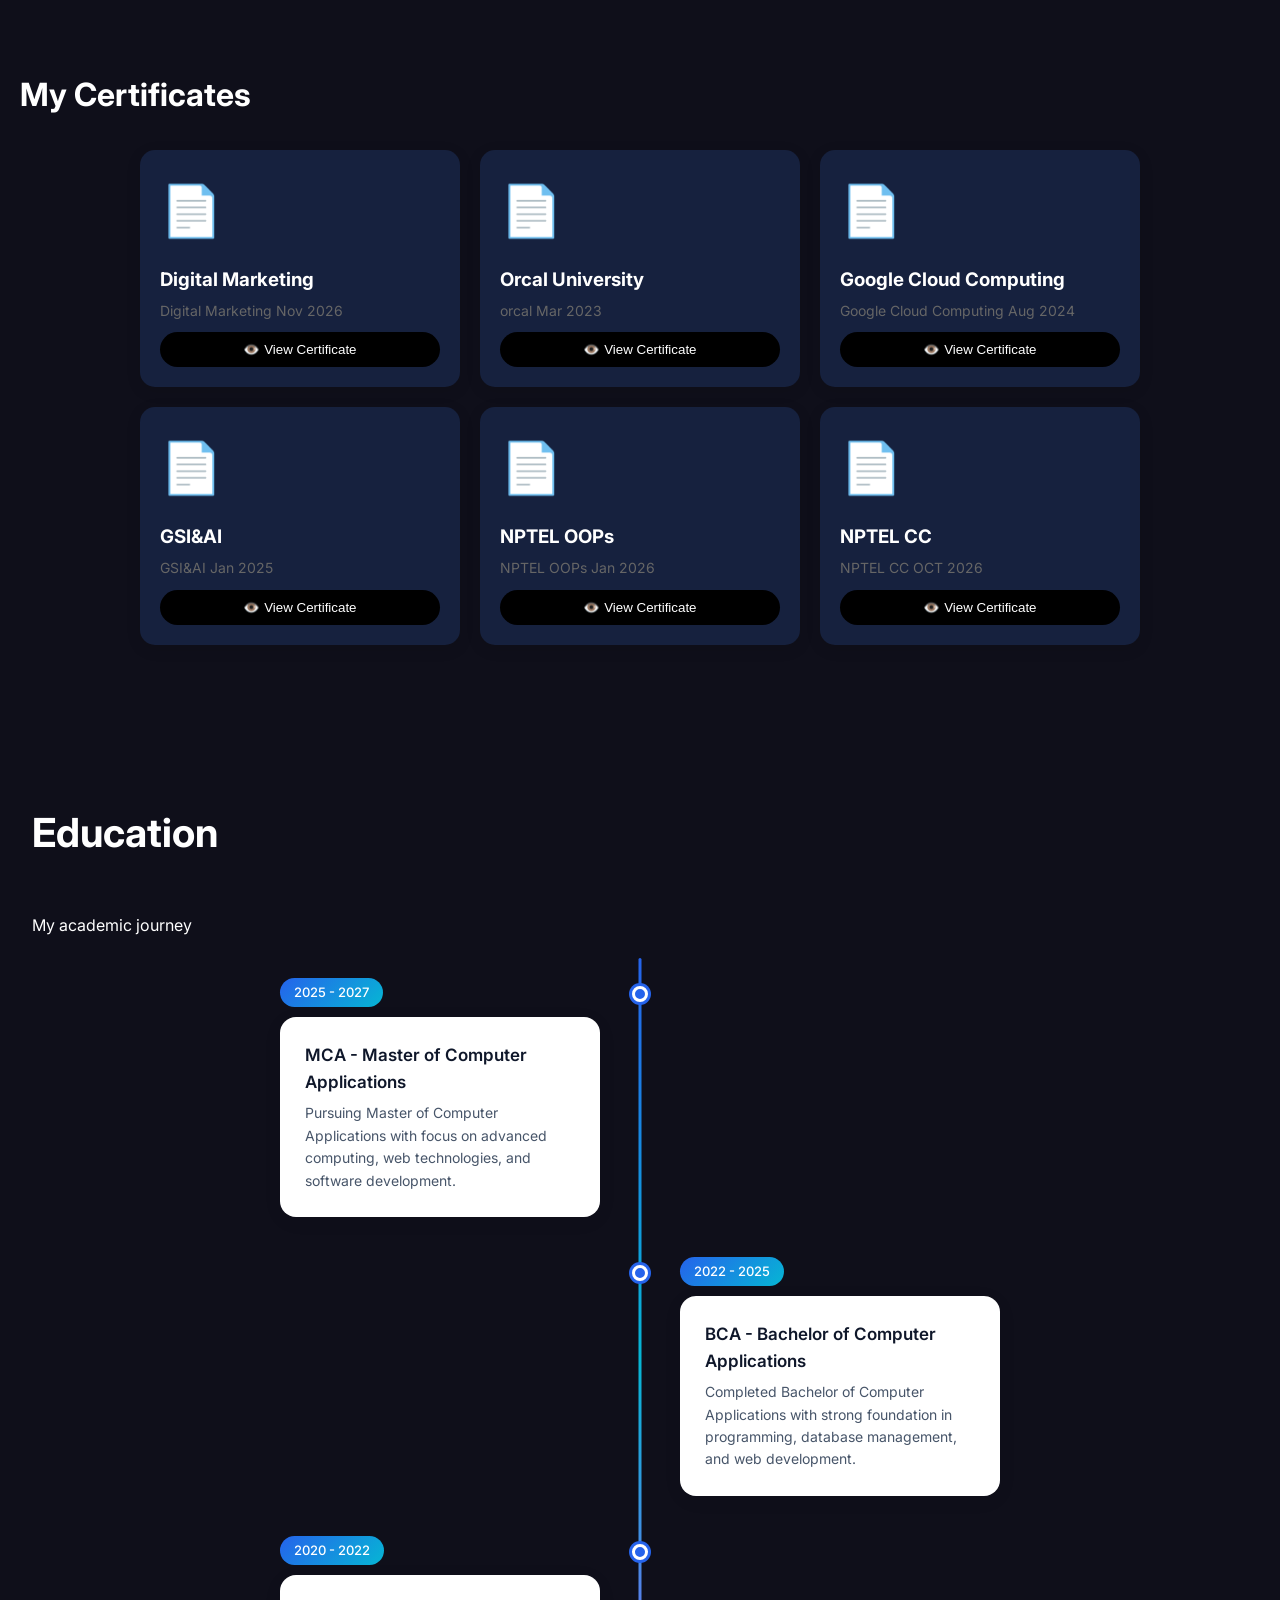
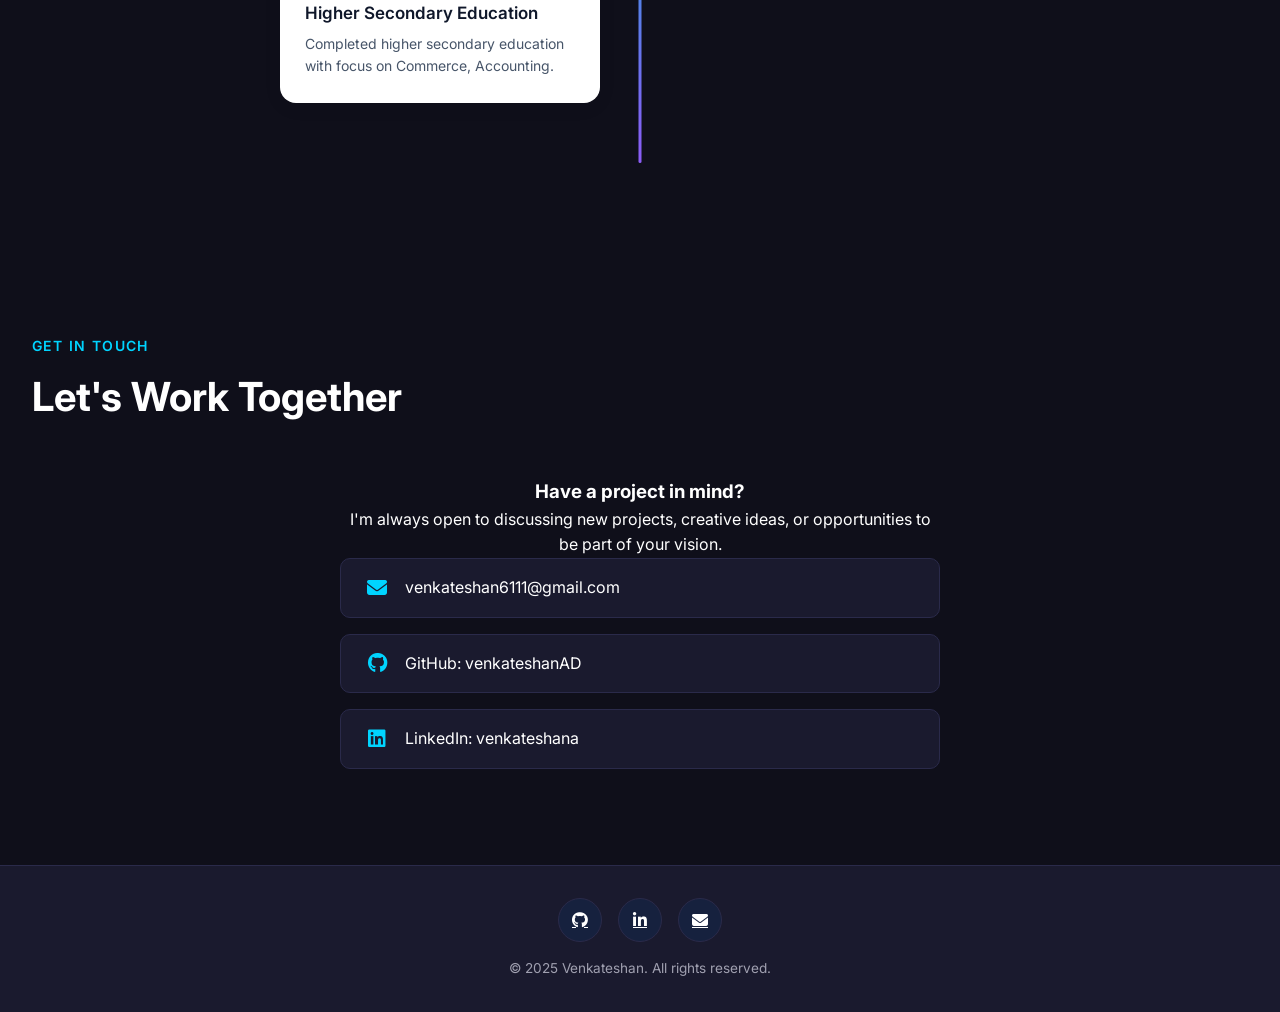
==== commit 2fa58242: "update" ====
--- a/index.html
+++ b/index.html
@@ -5,6 +5,15 @@
     <meta charset="UTF-8">
     <meta name="viewport" content="width=device-width, initial-scale=1.0">
     <title>Venkateshan | Portfolio</title>
+
+    <meta name="description"
+        content="Hi, I'm Venkateshan A from Vellore. MCA Student, Digital Marketing, Web Developer, Graphic Designer & Data Analyst. Check my projects, freelancing works & skills.">
+
+    <meta name="keywords"
+        content="  VKTSN AD portfolio Venkateshan A, Venkateshan AD portfolio, digital marketing Vellore, web developer Vellore, MCA student portfolio, graphic designer Vellore">
+
+    <meta name="author" content="Venkateshan A">
+
     <link href="https://fonts.googleapis.com/css2?family=Inter:wght@300;400;500;600;700&display=swap" rel="stylesheet">
     <link rel="stylesheet" href="https://cdnjs.cloudflare.com/ajax/libs/font-awesome/6.4.0/css/all.min.css">
     <link rel="stylesheet" href="styles.css">
@@ -204,8 +213,9 @@
                 </div>
                 <div class="project-content">
                     <h3>Cab & Bus Booking System</h3>
-                    <p> Developed a full-stack Online Cab & Bus Booking Management System using the MERN stack. 
-                        To enable users to search, book, and manage transportation services with real-time availability and secure authentication.</p>
+                    <p> Developed a full-stack Online Cab & Bus Booking Management System using the MERN stack.
+                        To enable users to search, book, and manage transportation services with real-time availability
+                        and secure authentication.</p>
                     <div class="project-tags">
                         <span class="project-tag">Full Stack</span>
                         <span class="project-tag">Web App</span>
@@ -220,7 +230,7 @@
                 </div>
                 <div class="project-content">
                     <h3> Secure File Sharing Application</h3>
-                    <p>Developed a full-stack Secure file sharing Application using HTML, CSS, PYTHON. 
+                    <p>Developed a full-stack Secure file sharing Application using HTML, CSS, PYTHON.
                         File Secure Share on Encryption and Decryption with Email supported.</p>
                     <div class="project-tags">
                         <span class="project-tag">Python</span>
@@ -263,7 +273,7 @@
                 </div>
                 <div class="project-content">
                     <h3>Tea Shop Billing</h3>
-                    <p>Developed a Tea Shop Billing Website using HTML, CSS, and JavaScript to manage product 
+                    <p>Developed a Tea Shop Billing Website using HTML, CSS, and JavaScript to manage product
                         billing, generate invoices, and perform CRUD operations for efficient shop management.</p>
                     <div class="project-tags">
                         <span class="project-tag">Web Development</span>
@@ -278,8 +288,10 @@
                 </div>
                 <div class="project-content">
                     <h3>T-Shirt Billing System</h3>
-                    <p>Developed a responsive T-Shirt Order Website using HTML, CSS, and JavaScript with CRUD operations to
-                         manage T-shirts orders, allowing users to add, update, view, and delete T-shirt orders efficiently.</p>
+                    <p>Developed a responsive T-Shirt Order Website using HTML, CSS, and JavaScript with CRUD operations
+                        to
+                        manage T-shirts orders, allowing users to add, update, view, and delete T-shirt orders
+                        efficiently.</p>
                     <div class="project-tags">
                         <span class="project-tag">HTML</span>
                         <span class="project-tag">CSS</span>
@@ -295,8 +307,10 @@
                 </div>
                 <div class="project-content">
                     <h3>Hotel Billing Management System </h3>
-                    <p>Developed a web-based billing system to manage hotel rooms, food orders, and customer invoices with auto bill generation.
-                        Implemented CRUD operations for bookings and billing with real-time calculation and easy payment tracking.</p>
+                    <p>Developed a web-based billing system to manage hotel rooms, food orders, and customer invoices
+                        with auto bill generation.
+                        Implemented CRUD operations for bookings and billing with real-time calculation and easy payment
+                        tracking.</p>
                     <div class="project-tags">
                         <span class="project-tag">HTML</span>
                         <span class="project-tag">CSS</span>
@@ -308,6 +322,103 @@
 
         </div>
     </section>
+
+    <!-- CERTIFICATES PDF SECTION START -->
+    <section id="certificates" style="padding: 60px 20px; ">
+        <h2 style="font-size: 32px; margin-bottom: 30px;">My Certificates</h2>
+
+        <div style="display: flex; flex-wrap: wrap; justify-content: center; gap: 20px;">
+
+            <!-- Certificate 1 - PDF -->
+            <div
+                style="background: #16213e; border-radius: 15px; box-shadow: 0 4px 15px rgba(0,0,0,0.1); width: 320px; padding: 20px;">
+                <div style="font-size: 50px;">📄</div>
+                <h3 style="margin: 15px 0 5px;">Digital Marketing</h3>
+                <p style="color: #666; font-size: 14px;">Digital Marketing Nov 2026</p>
+                <button onclick="viewCertificatePDF('certifcates/Venkateshan_A_Certificate.pdf', 'Digital Marketing ')"
+                    style="background: #000; color: #fff; border: none; padding: 10px 20px; border-radius: 25px; cursor: pointer; margin-top: 10px; width: 100%;">
+                    👁️ View Certificate
+                </button>
+            </div>
+
+            <div
+                style="background: #16213e; border-radius: 15px; box-shadow: 0 4px 15px rgba(0,0,0,0.1); width: 320px; padding: 20px;">
+                <div style="font-size: 50px;">📄</div>
+                <h3 style="margin: 15px 0 5px;">Orcal University</h3>
+                <p style="color: #666; font-size: 14px;">orcal Mar 2023</p>
+                <button onclick="viewCertificatePDF('certifcates/cr 5.pdf', 'orcal')"
+                    style="background: #000; color: #fff; border: none; padding: 10px 20px; border-radius: 25px; cursor: pointer; margin-top: 10px; width: 100%;">
+                    👁️ View Certificate
+                </button>
+            </div>
+
+            <div
+                style="background: #16213e; border-radius: 15px; box-shadow: 0 4px 15px rgba(0,0,0,0.1); width: 320px; padding: 20px;">
+                <div style="font-size: 50px;">📄</div>
+                <h3 style="margin: 15px 0 5px;">Google Cloud Computing</h3>
+                <p style="color: #666; font-size: 14px;">Google Cloud Computing Aug 2024</p>
+                <button onclick="viewCertificatePDF('certifcates/cr 1.pdf', 'Google Cloud Computing')"
+                    style="background: #000; color: #fff; border: none; padding: 10px 20px; border-radius: 25px; cursor: pointer; margin-top: 10px; width: 100%;">
+                    👁️ View Certificate
+                </button>
+            </div>
+
+            <div
+                style="background: #16213e; border-radius: 15px; box-shadow: 0 4px 15px rgba(0,0,0,0.1); width: 320px; padding: 20px;">
+                <div style="font-size: 50px;">📄</div>
+                <h3 style="margin: 15px 0 5px;">GSI&AI</h3>
+                <p style="color: #666; font-size: 14px;">GSI&AI Jan 2025</p>
+                <button onclick="viewCertificatePDF('certifcates/cr 2.pdf', 'GSI&AI Marketing ')"
+                    style="background: #000; color: #fff; border: none; padding: 10px 20px; border-radius: 25px; cursor: pointer; margin-top: 10px; width: 100%;">
+                    👁️ View Certificate
+                </button>
+            </div>
+
+            <div
+                style="background: #16213e; border-radius: 15px; box-shadow: 0 4px 15px rgba(0,0,0,0.1); width: 320px; padding: 20px;">
+                <div style="font-size: 50px;">📄</div>
+                <h3 style="margin: 15px 0 5px;">NPTEL OOPs</h3>
+                <p style="color: #666; font-size: 14px;">NPTEL OOPs Jan 2026</p>
+                <button onclick="viewCertificatePDF('certifcates/cr 4.pdf', 'GSI&AI Marketing ')"
+                    style="background: #000; color: #fff; border: none; padding: 10px 20px; border-radius: 25px; cursor: pointer; margin-top: 10px; width: 100%;">
+                    👁️ View Certificate
+                </button>
+            </div>
+
+            <div
+                style="background: #16213e; border-radius: 15px; box-shadow: 0 4px 15px rgba(0,0,0,0.1); width: 320px; padding: 20px;">
+                <div style="font-size: 50px;">📄</div>
+                <h3 style="margin: 15px 0 5px;">NPTEL CC</h3>
+                <p style="color: #666; font-size: 14px;">NPTEL CC OCT 2026</p>
+                <button onclick="viewCertificatePDF('certifcates/cr 3.pdf', 'GSI&AI Marketing ')"
+                    style="background: #000; color: #fff; border: none; padding: 10px 20px; border-radius: 25px; cursor: pointer; margin-top: 10px; width: 100%;">
+                    👁️ View Certificate
+                </button>
+            </div>
+
+        </div>
+    </section>
+
+    <!-- PDF POPUP / MODAL -->
+    <div id="certModal"
+        style="display: none; position: fixed; top: 0; left: 0; width: 100%; height: 100%; background: rgba(0,0,0,0.9); z-index: 9999; justify-content: center; align-items: center; flex-direction: column; padding: 15px; box-sizing: border-box;">
+        <span onclick="closeCertificate()"
+            style="color: #fff; font-size: 35px; cursor: pointer; position: absolute; top: 10px; right: 25px;">&times;</span>
+        <h3 id="certTitle" style="color: #fff; margin-bottom: 12px; text-align: center; font-size: 18px;"></h3>
+
+        <!-- PDF inga theriyum da -->
+        <iframe id="certPDF" src=""
+            style="width: 95%; max-width: 900px; height: 75vh; background: #fff; border-radius: 10px; border: none;"></iframe>
+
+        <div style="display: flex; gap: 10px; margin-top: 15px; flex-wrap: wrap; justify-content: center;">
+            <a id="certOpenNew" href="" target="_blank"
+                style="background: #fff; color: #000; padding: 10px 20px; border-radius: 25px; text-decoration: none; font-weight: bold;">🔗
+                Open in New Tab</a>
+            <a id="certDownload" href="" download
+                style="background: #FFD700; color: #000; padding: 10px 20px; border-radius: 25px; text-decoration: none; font-weight: bold;">⬇️
+                Download</a>
+        </div>
+    </div>
 
     <!-- education Section -->
 
@@ -377,6 +488,26 @@
         </div>
     </section>
 
+    <script>
+        function viewCertificatePDF(pdfSrc, title) {
+            document.getElementById('certPDF').src = pdfSrc;
+            document.getElementById('certTitle').innerText = title;
+            document.getElementById('certDownload').href = pdfSrc;
+            document.getElementById('certOpenNew').href = pdfSrc;
+            document.getElementById('certModal').style.display = 'flex';
+            document.body.style.overflow = 'hidden'; // background scroll aagama iruka
+        }
+        function closeCertificate() {
+            document.getElementById('certModal').style.display = 'none';
+            document.getElementById('certPDF').src = '';
+            document.body.style.overflow = 'auto';
+        }
+        // Veliya click panna moodum
+        document.getElementById('certModal').addEventListener('click', function (e) {
+            if (e.target.id === 'certModal') closeCertificate();
+        });
+    </script>
+    <!-- CERTIFICATES PDF SECTION END -->
 
     <!-- Footer Section -->
     <footer>
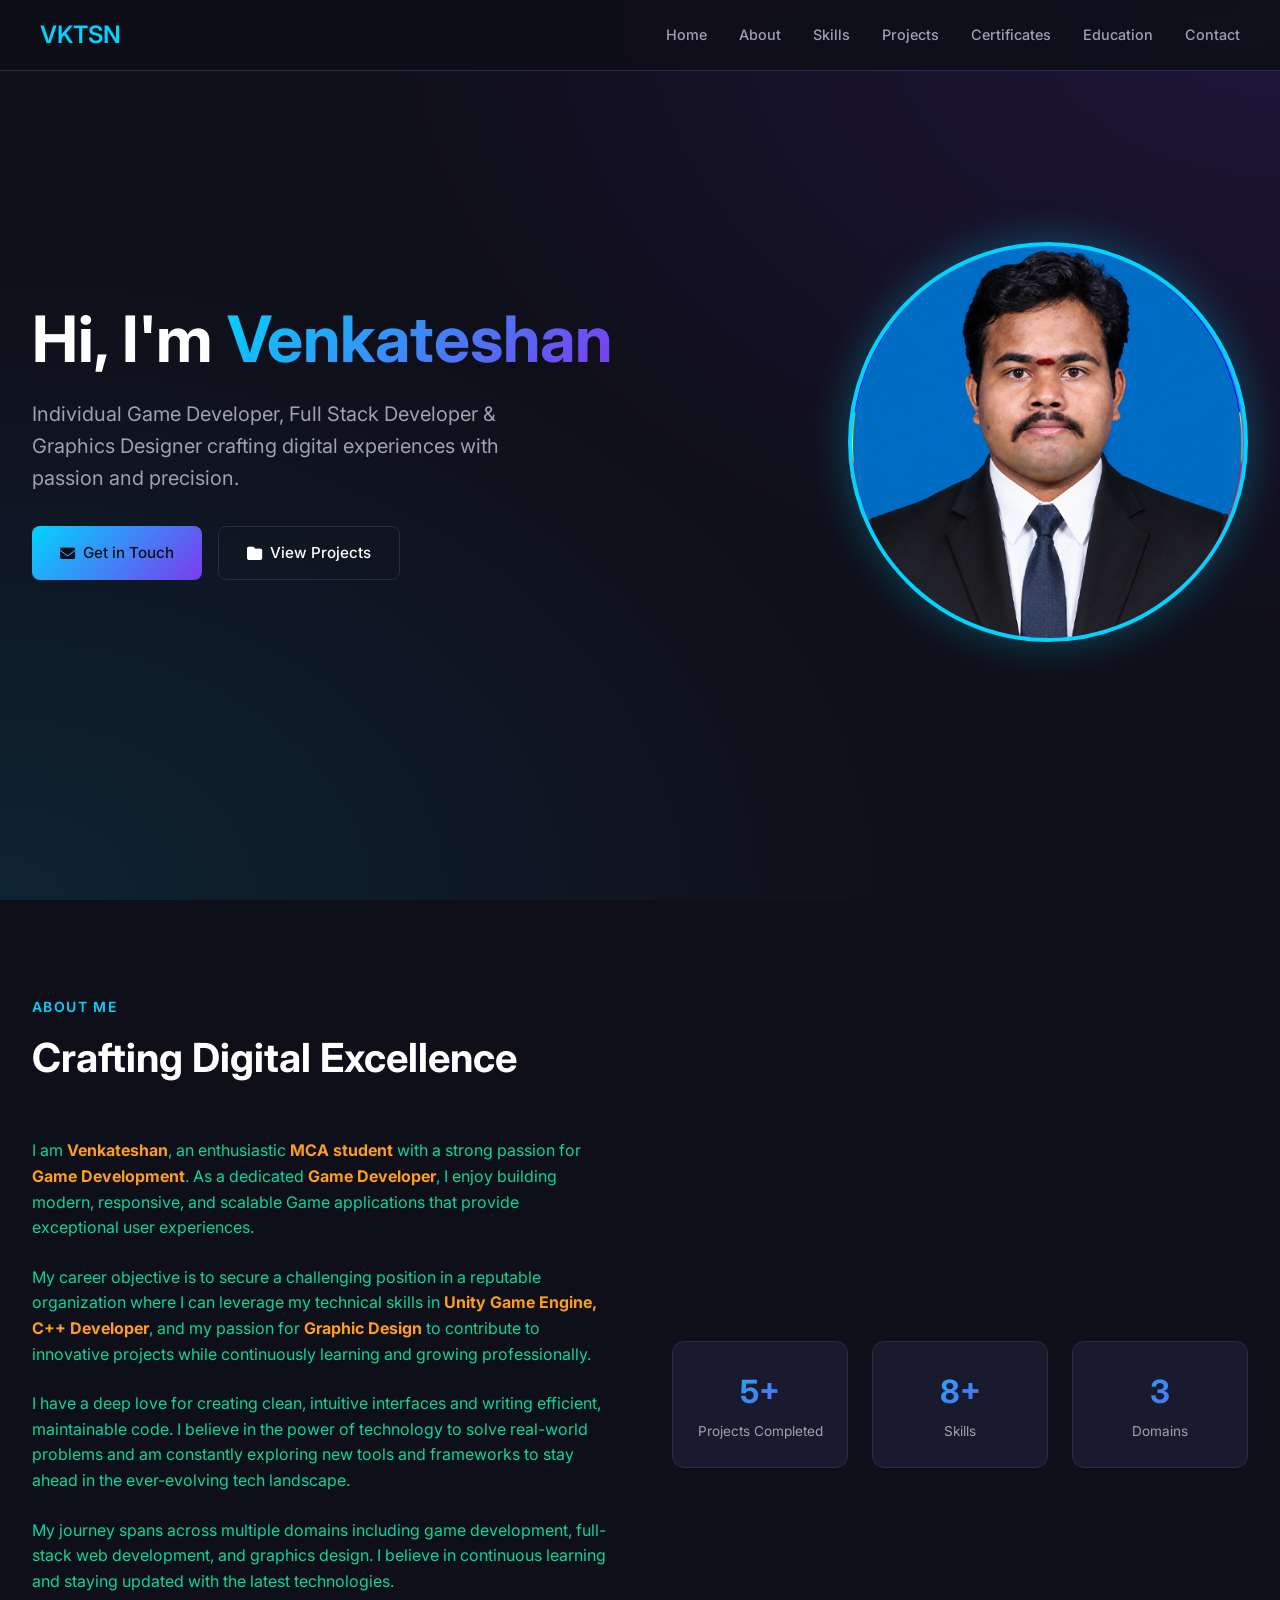
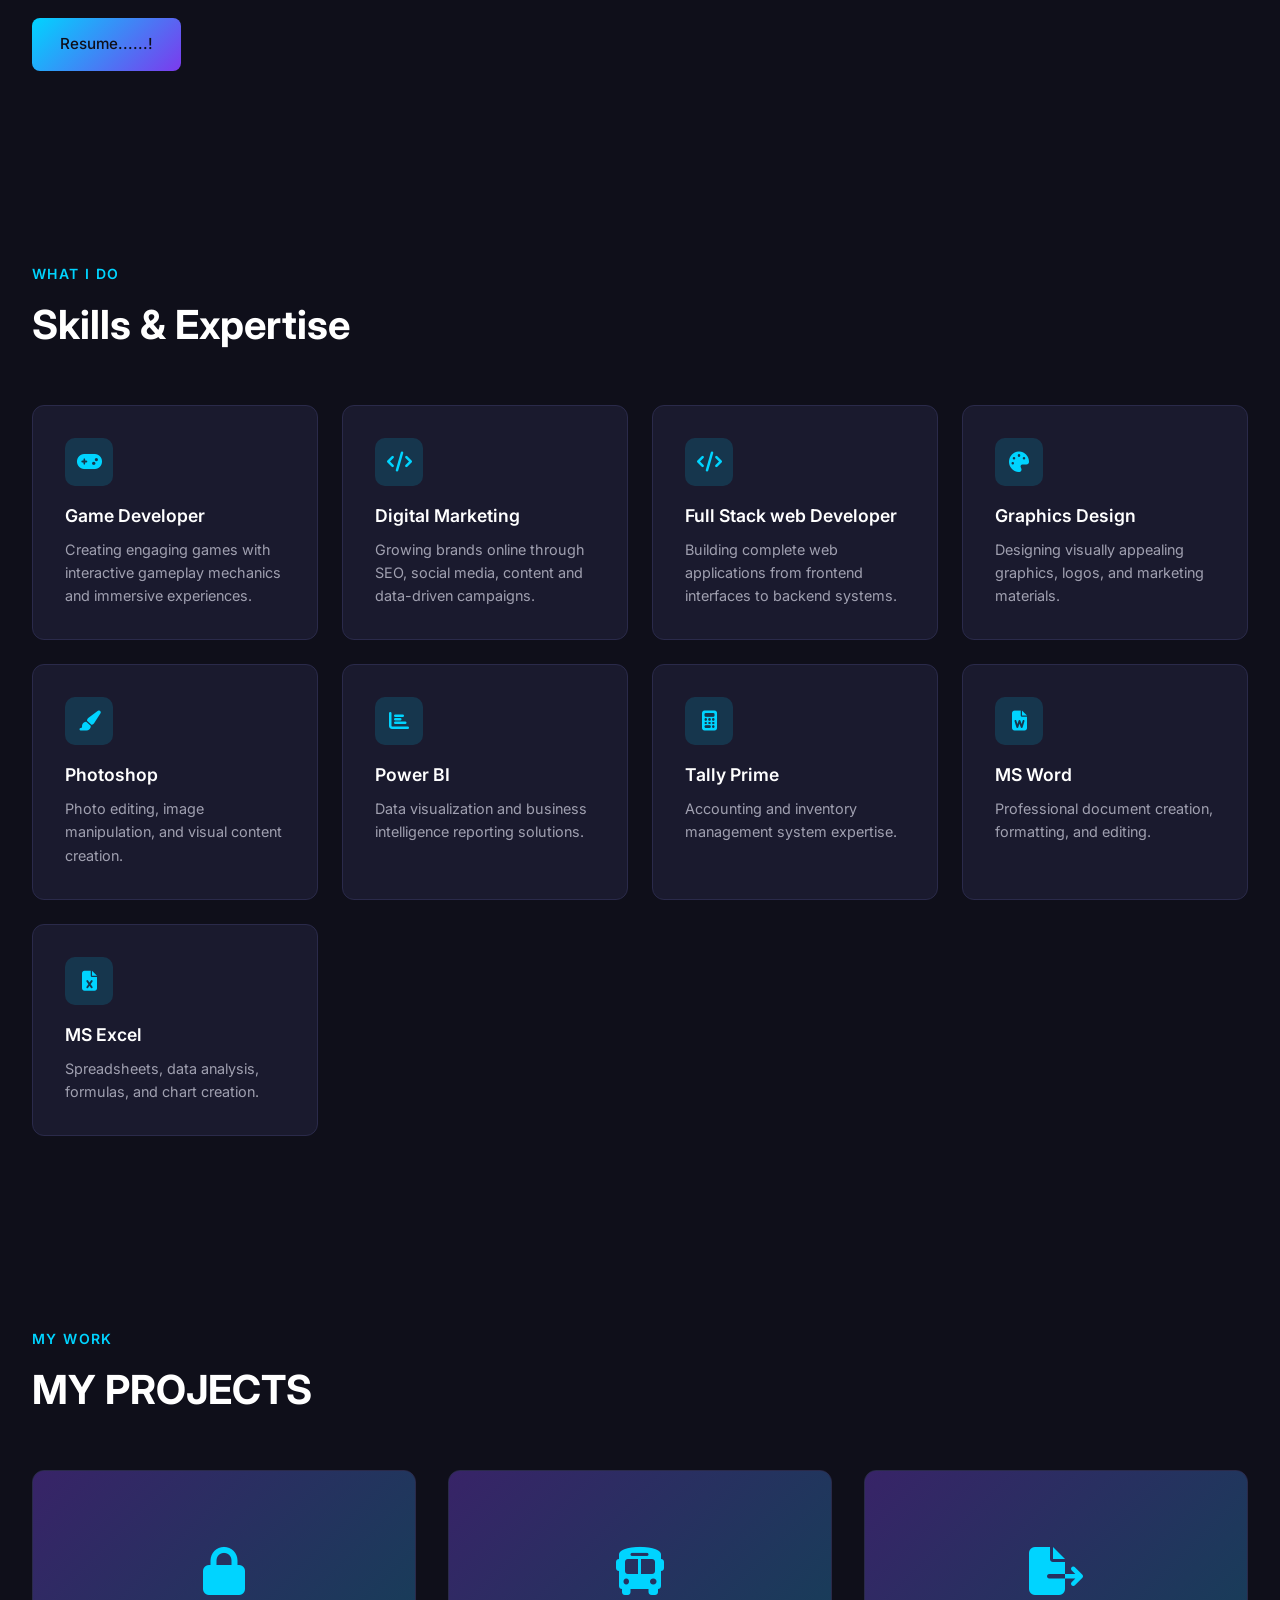
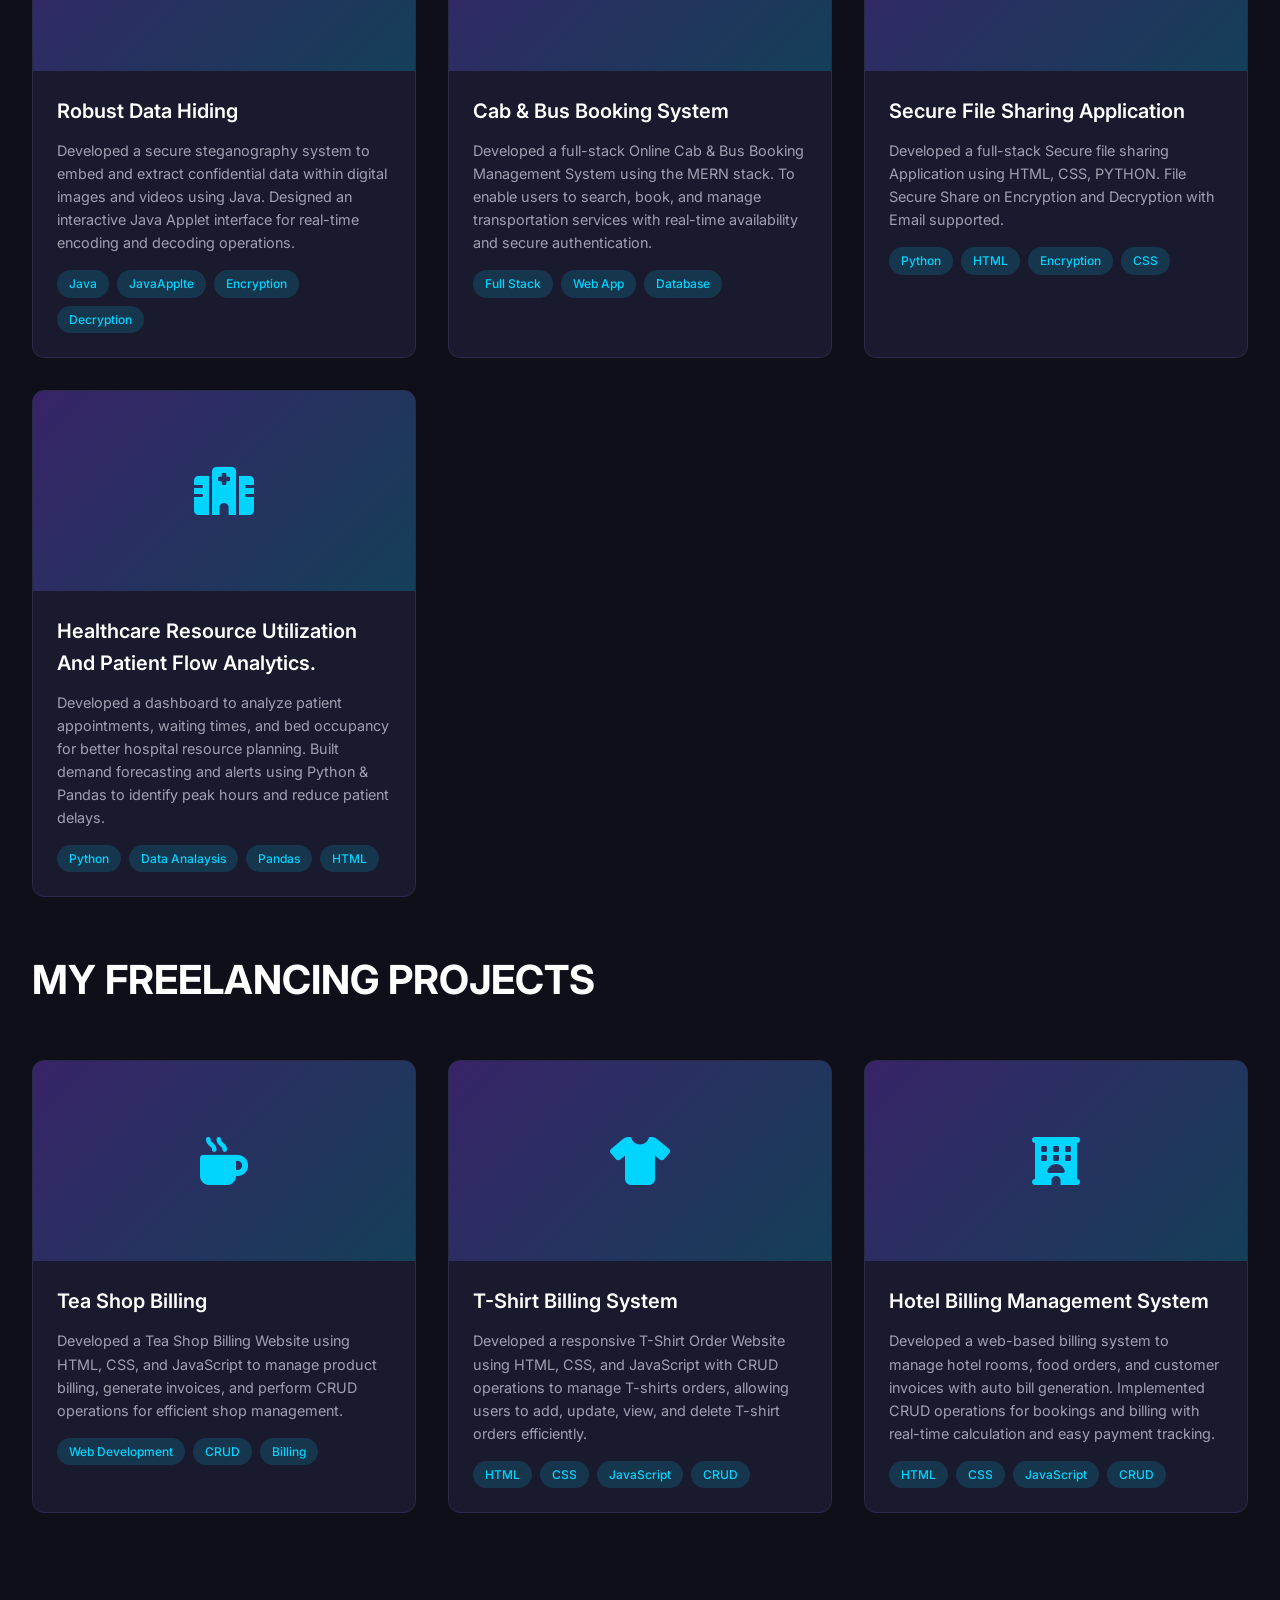
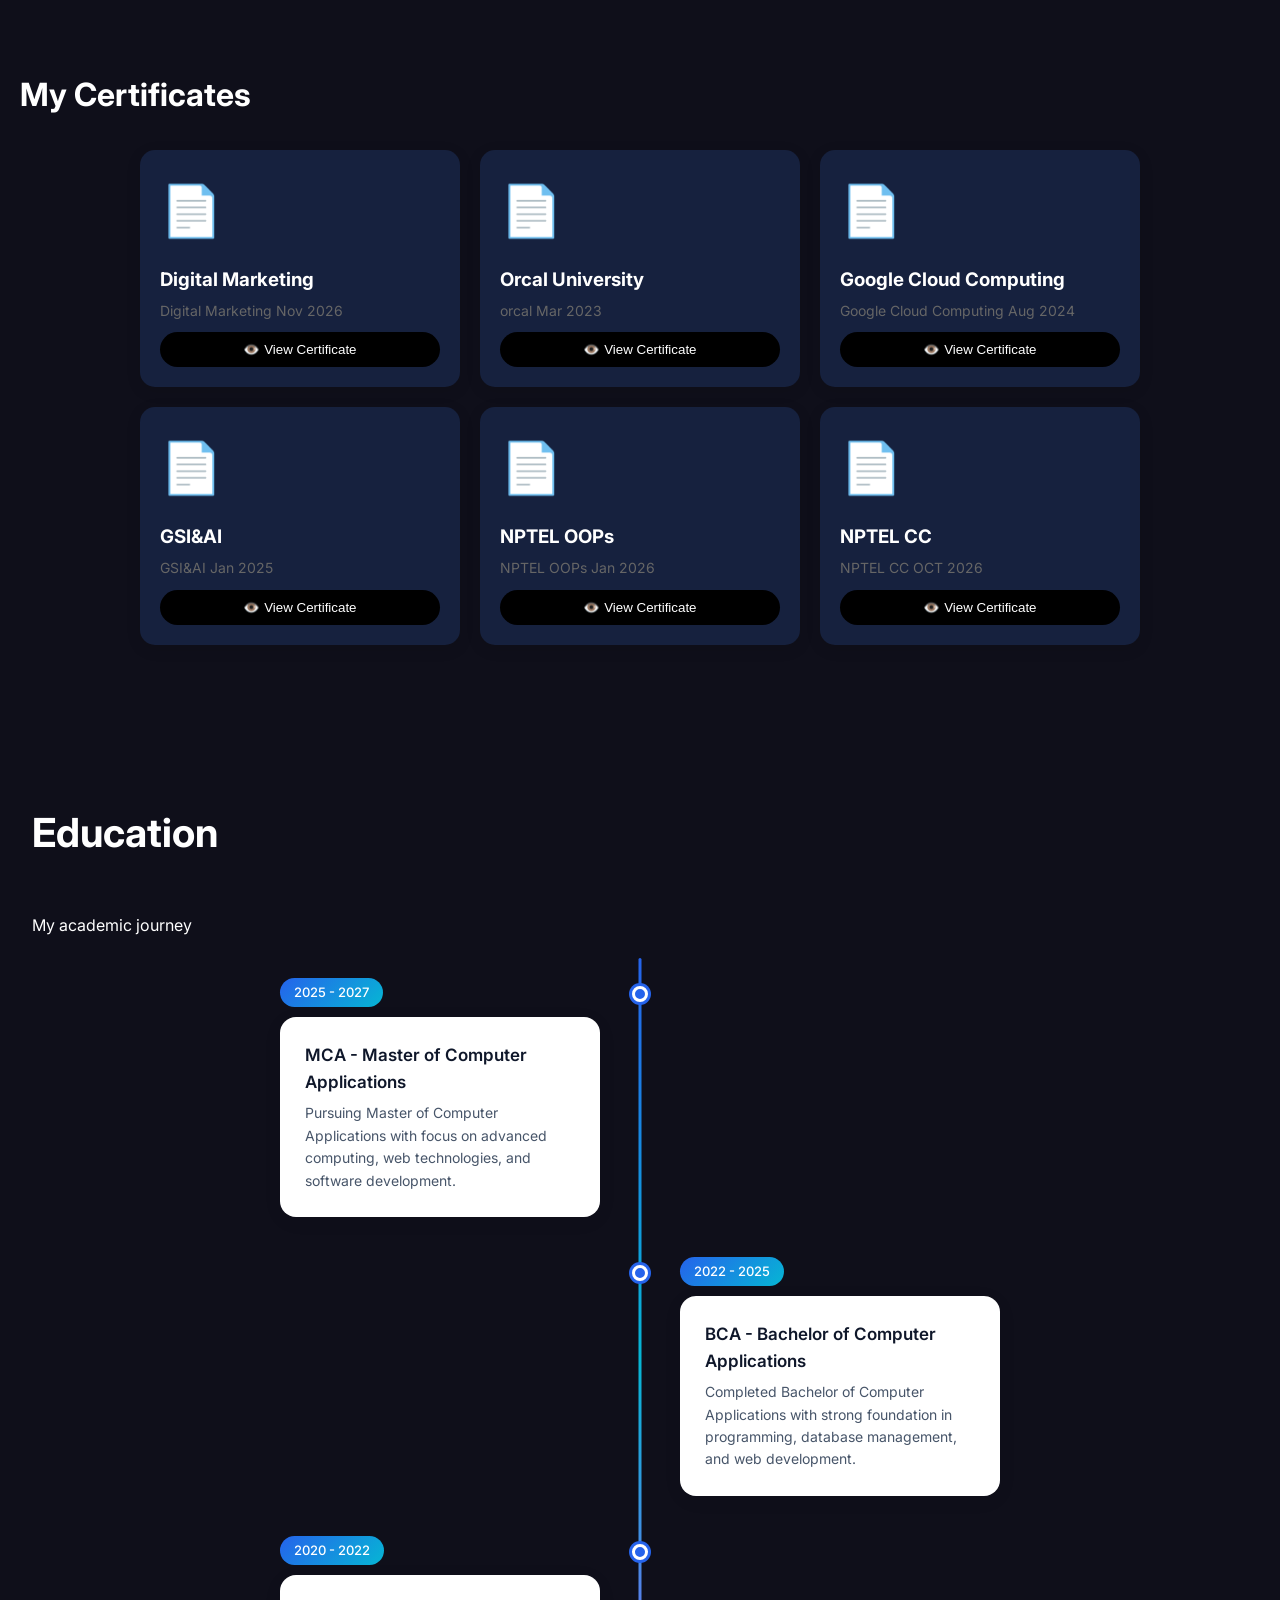
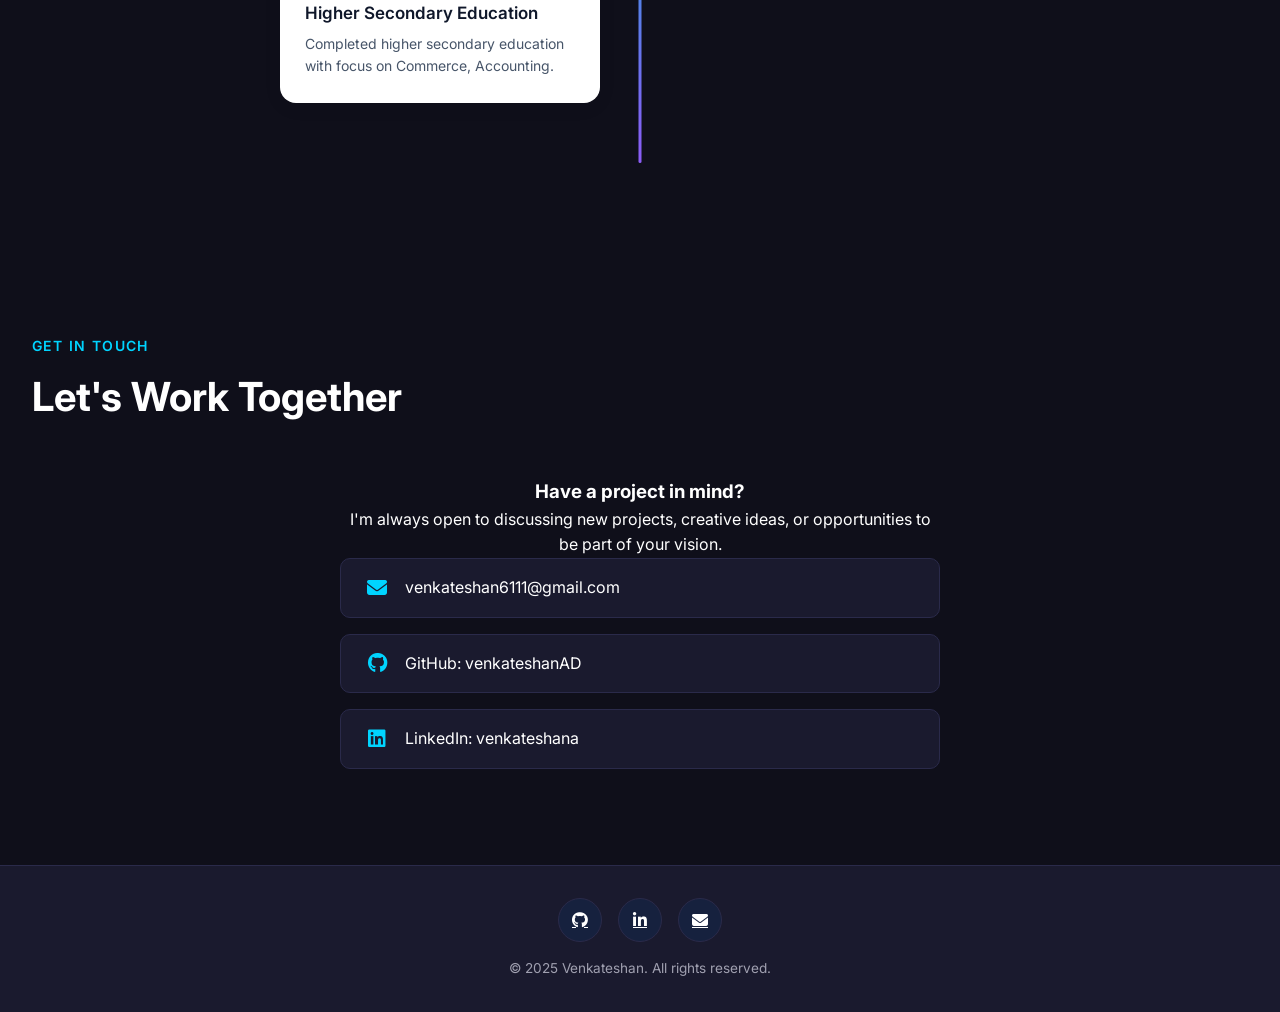
==== commit 3d843739: "update" ====
--- a/index.html
+++ b/index.html
@@ -34,7 +34,9 @@
                 <li><a href="#about">About</a></li>
                 <li><a href="#skills">Skills</a></li>
                 <li><a href="#projects">Projects</a></li>
+                <li><a href="#certificates">Certificates</a></li>
                 <li><a href="#education">Education</a></li>
+                
                 <li><a href="#contact">Contact</a></li>
             </ul>
         </div>
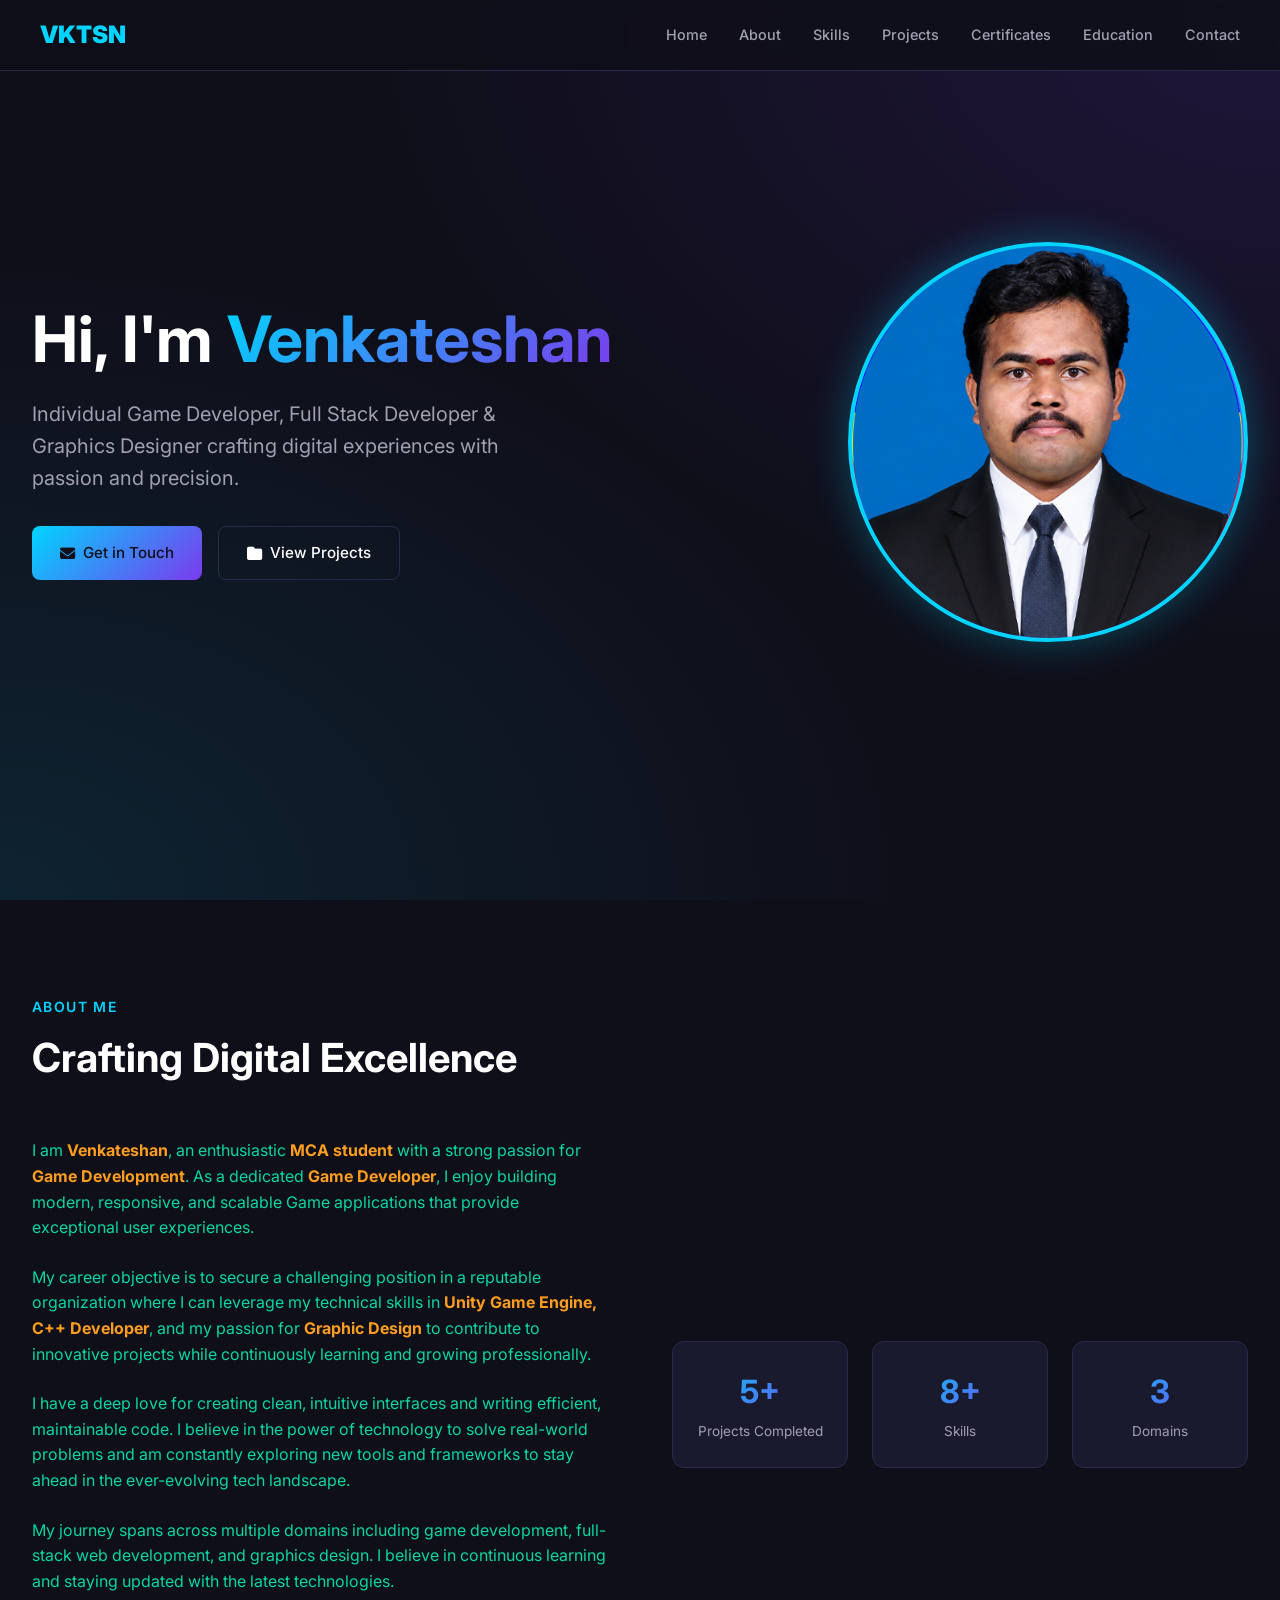
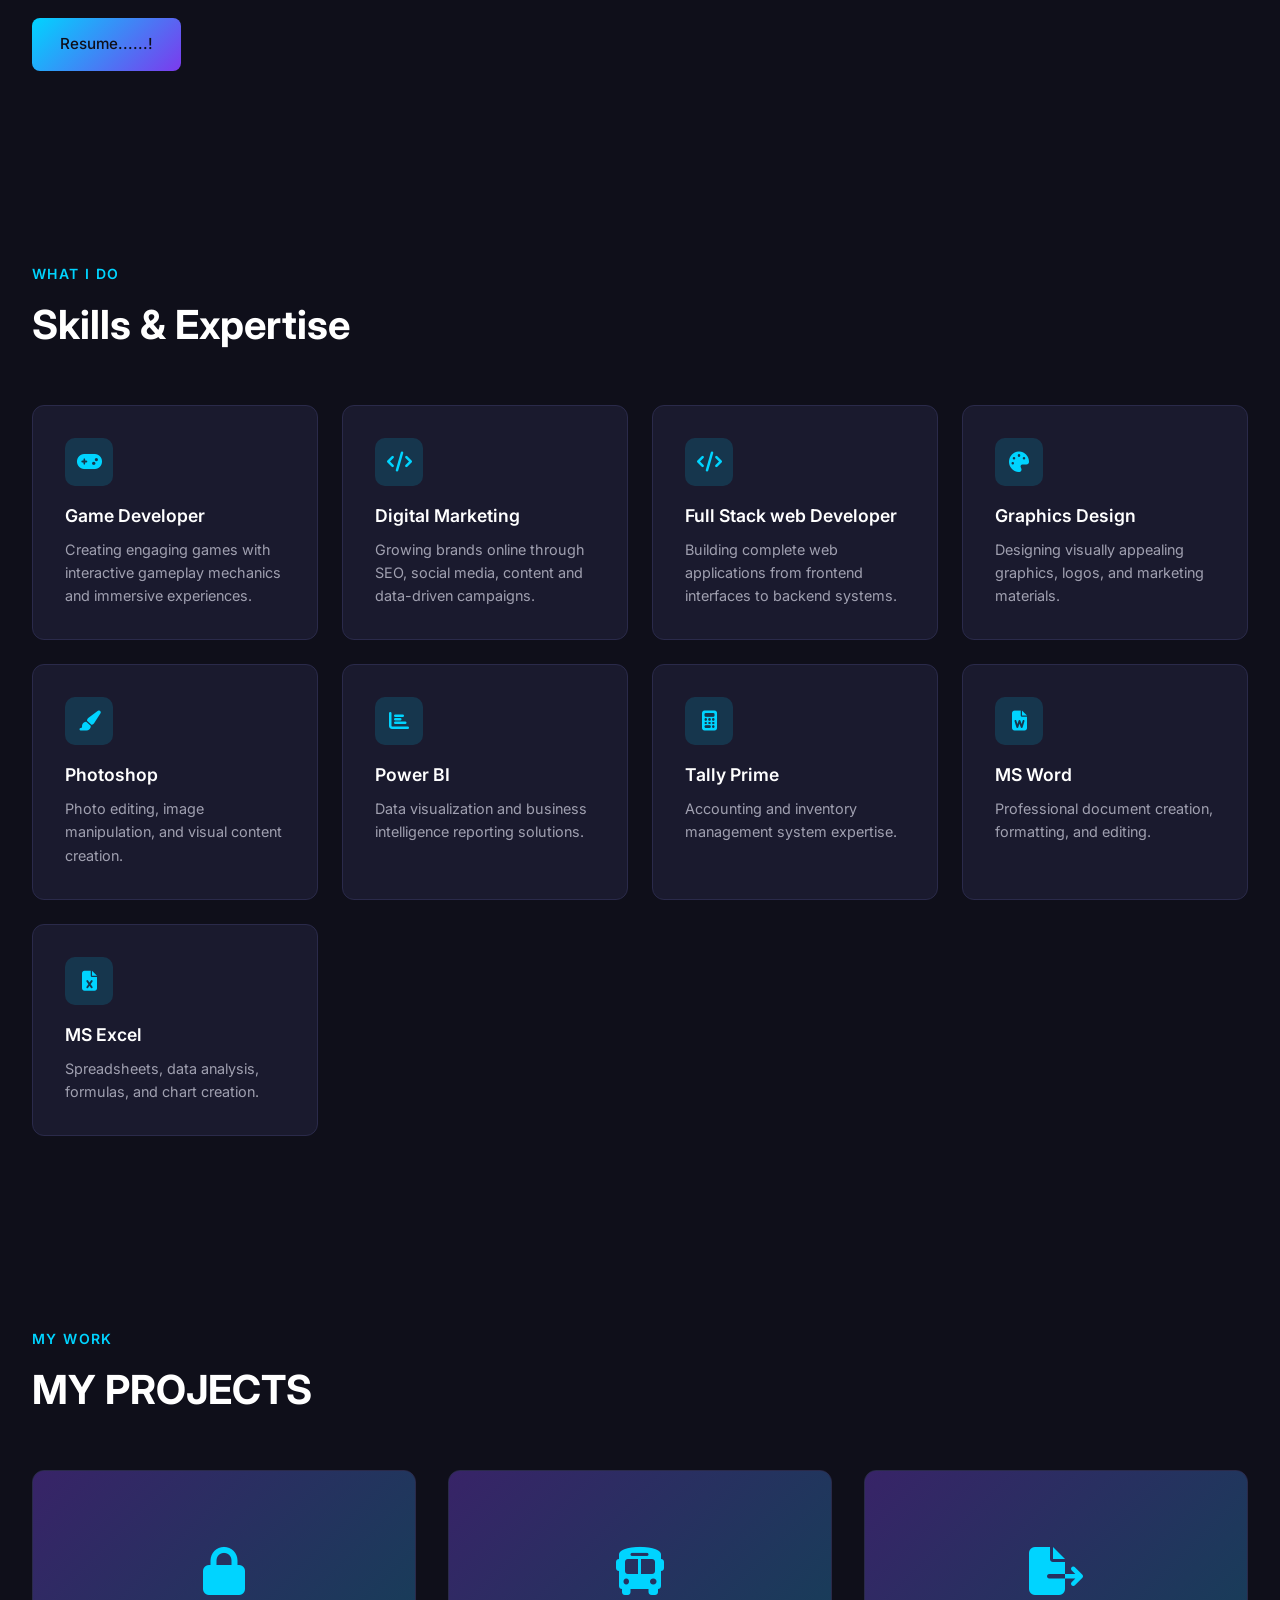
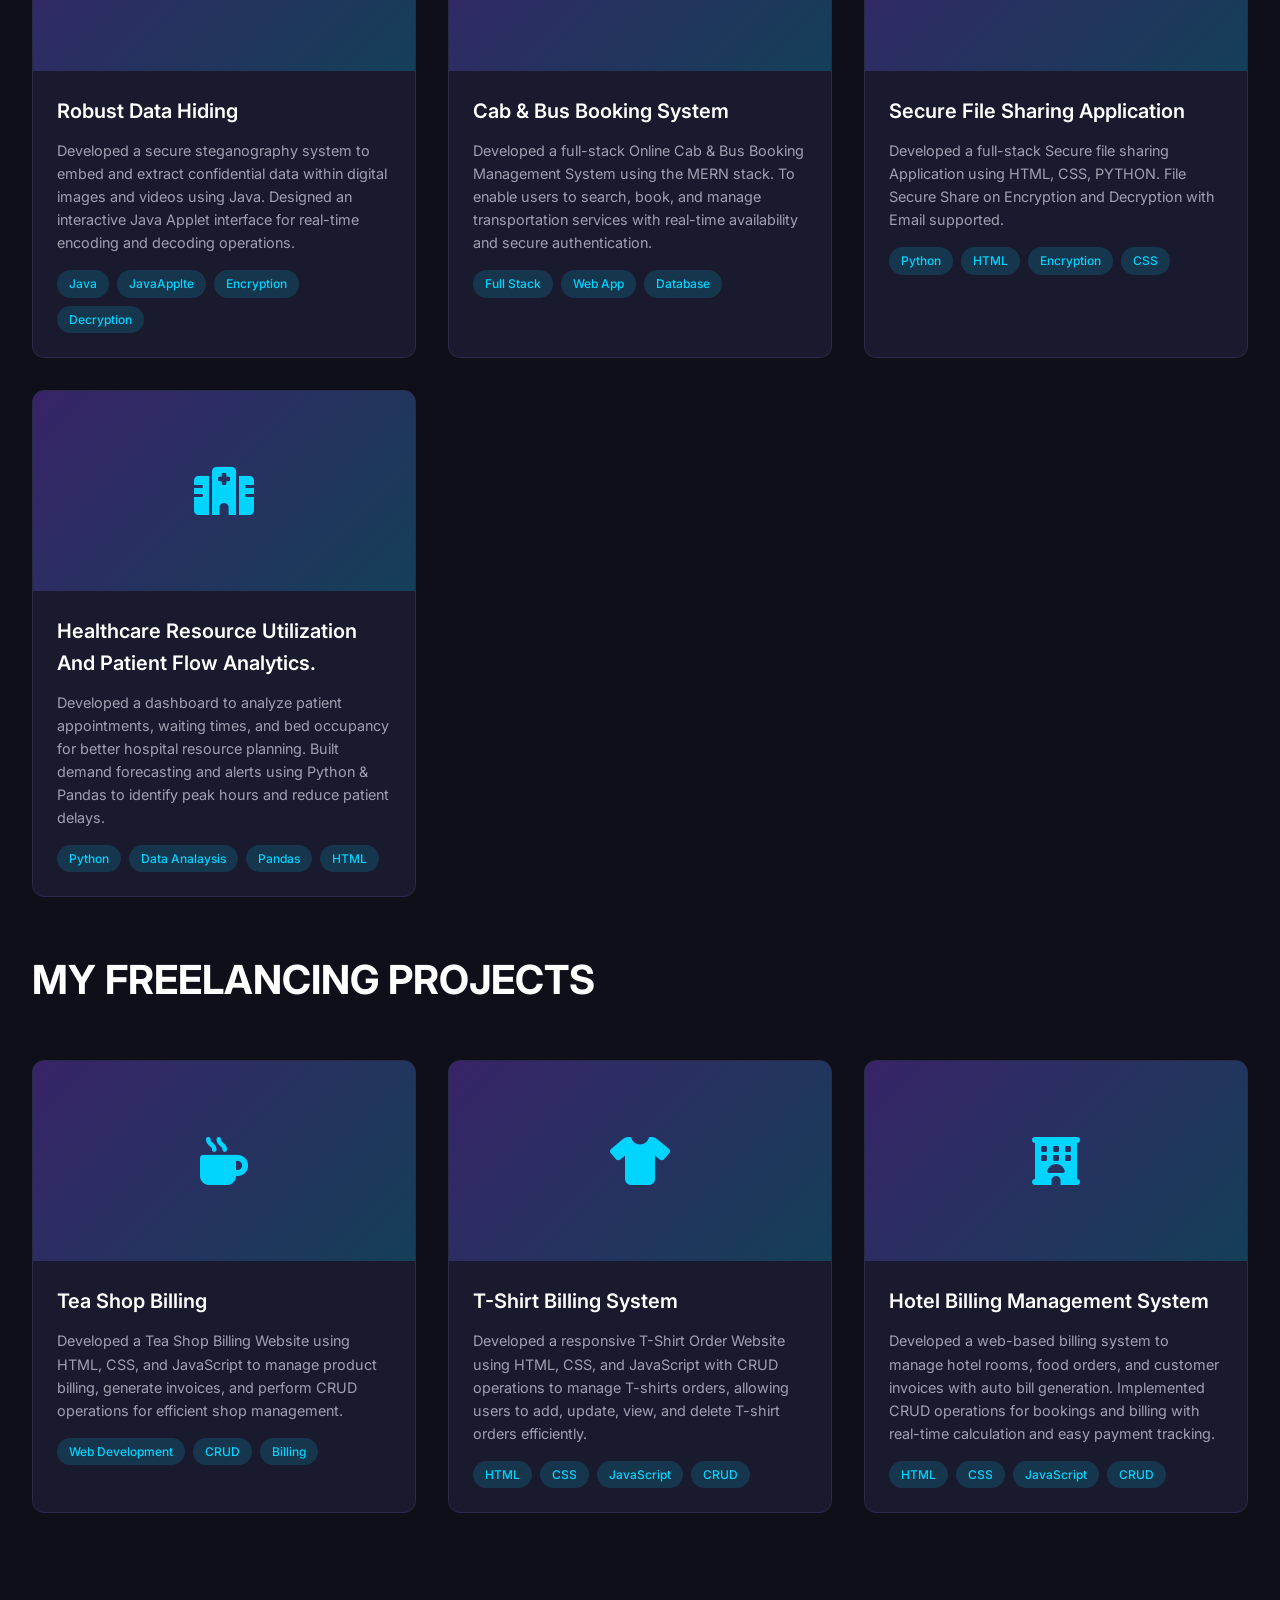
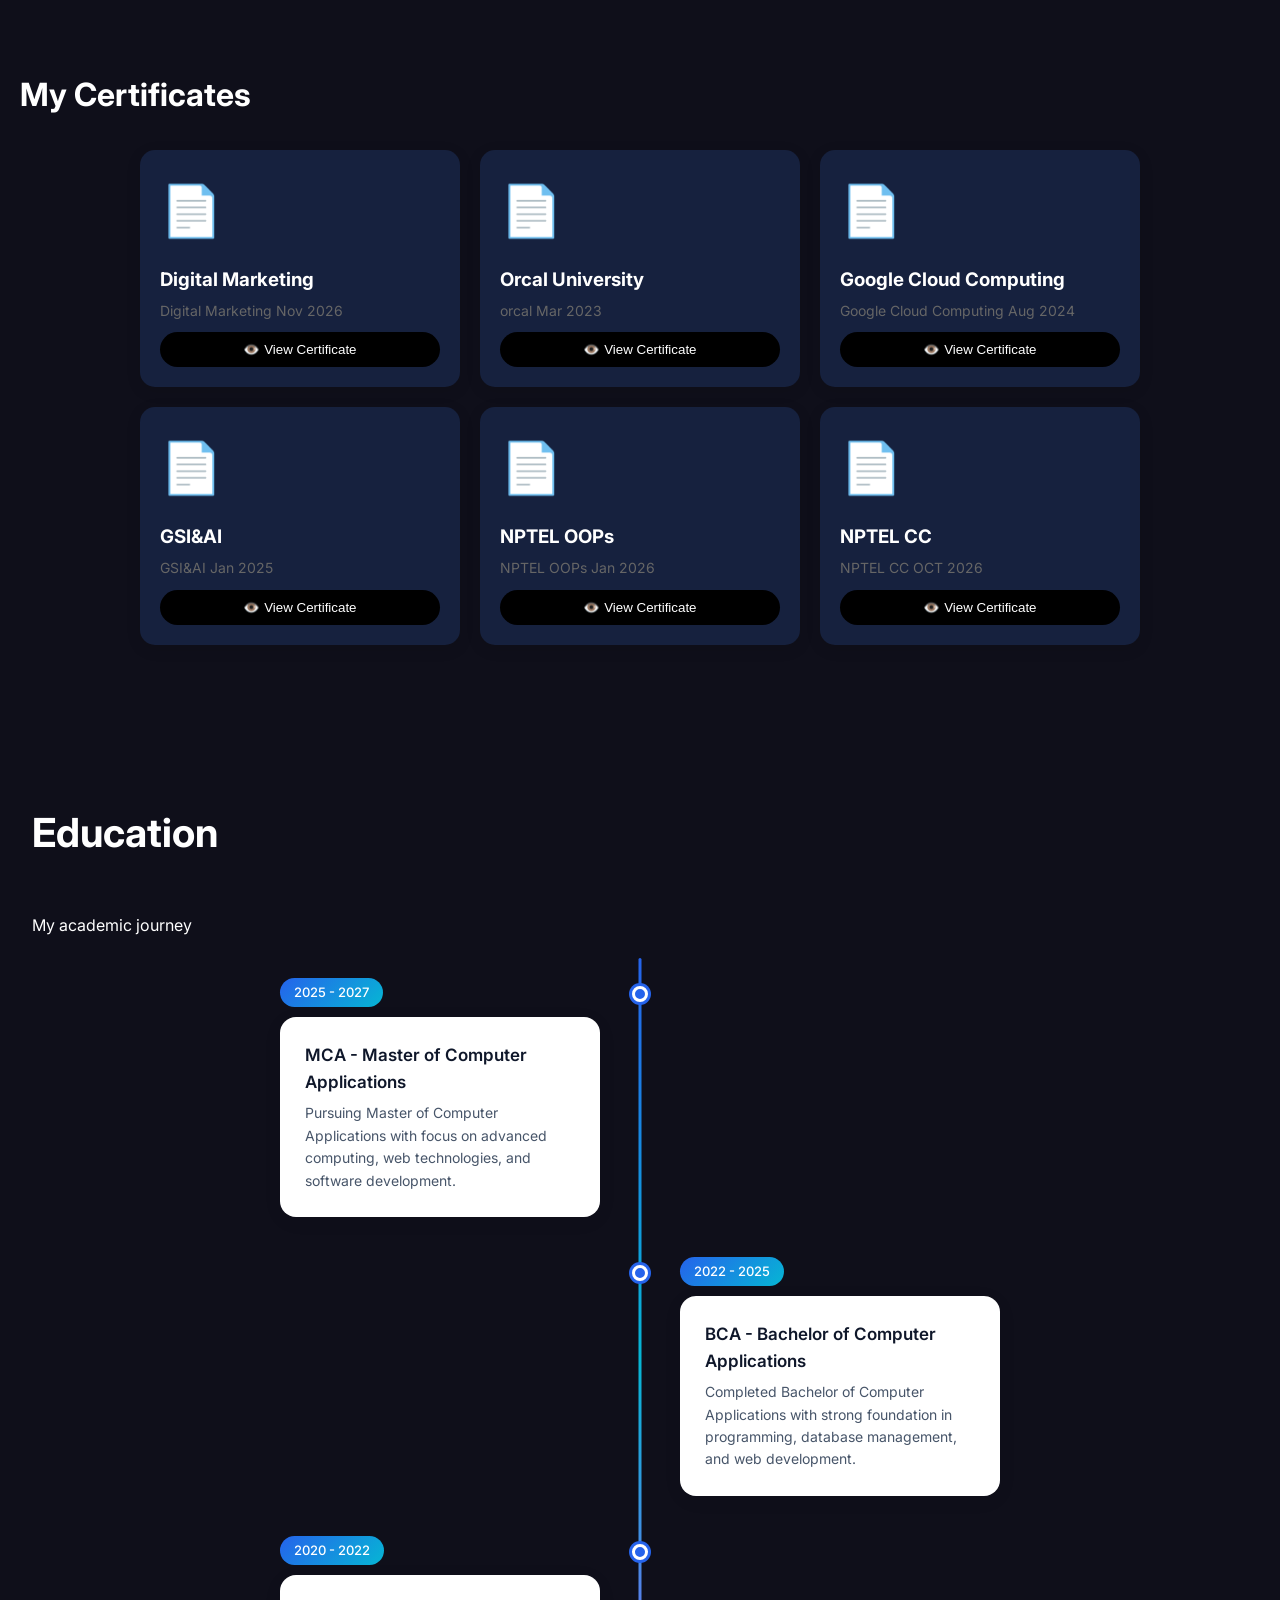
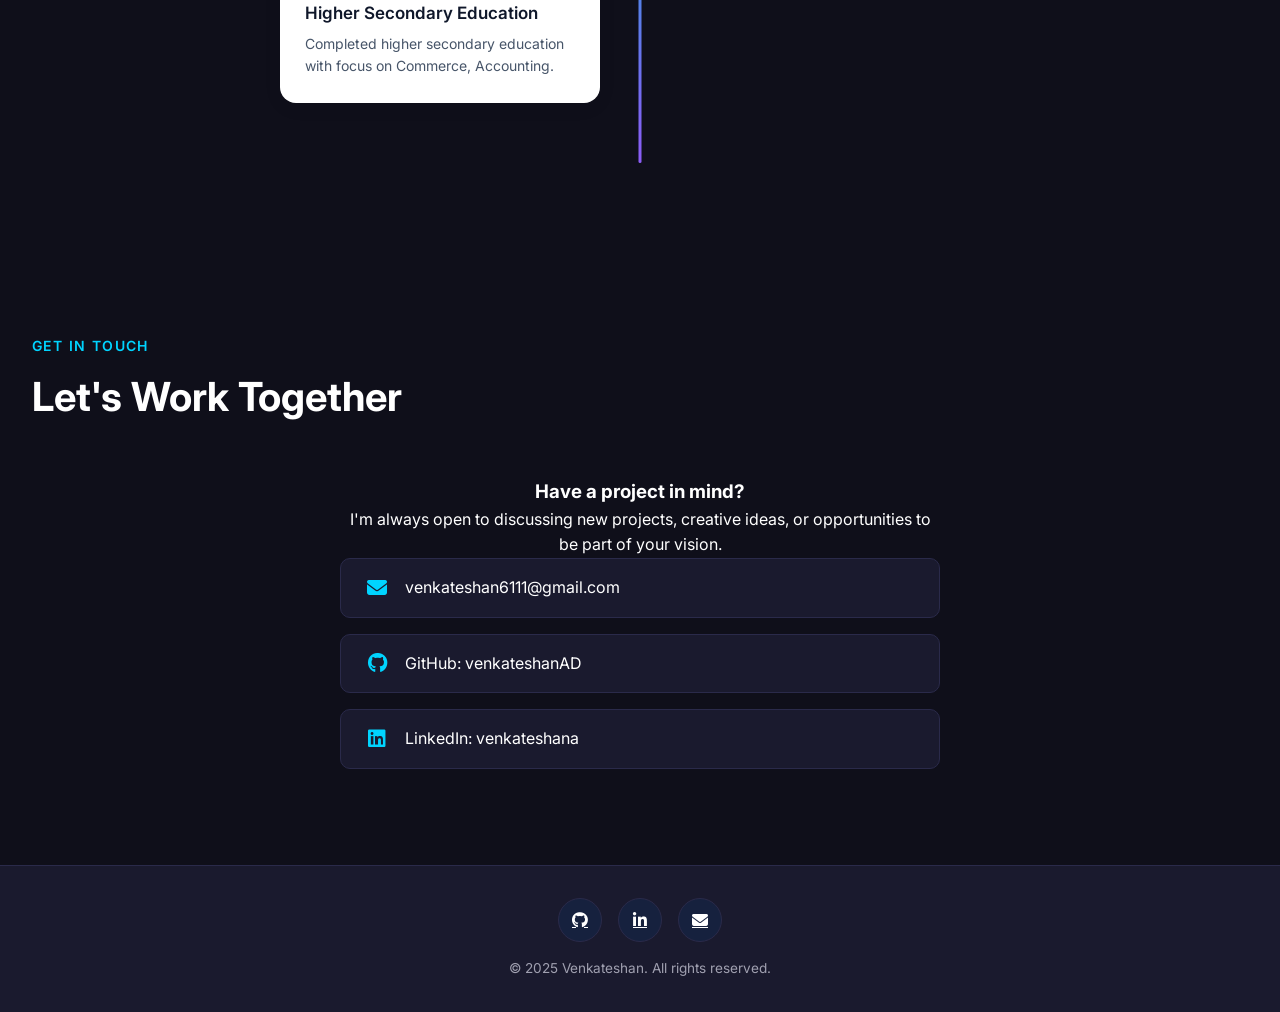
==== commit 6b905ddb: "update" ====
--- a/index.html
+++ b/index.html
@@ -25,7 +25,7 @@
     <nav>
         <div class="nav-content">
             <a href="#home" class="logo"
-                style="font-size: 1.5rem; font-weight: 600; color: var(--accent); text-decoration: none;">VKTSN</a>
+                style="font-size: 1.5rem; font-weight: 900; color: var(--accent); text-decoration: none;">VKTSN</a>
             <button class="menu-toggle" aria-label="Toggle menu">
                 <i class="fas fa-bars"></i>
             </button>
